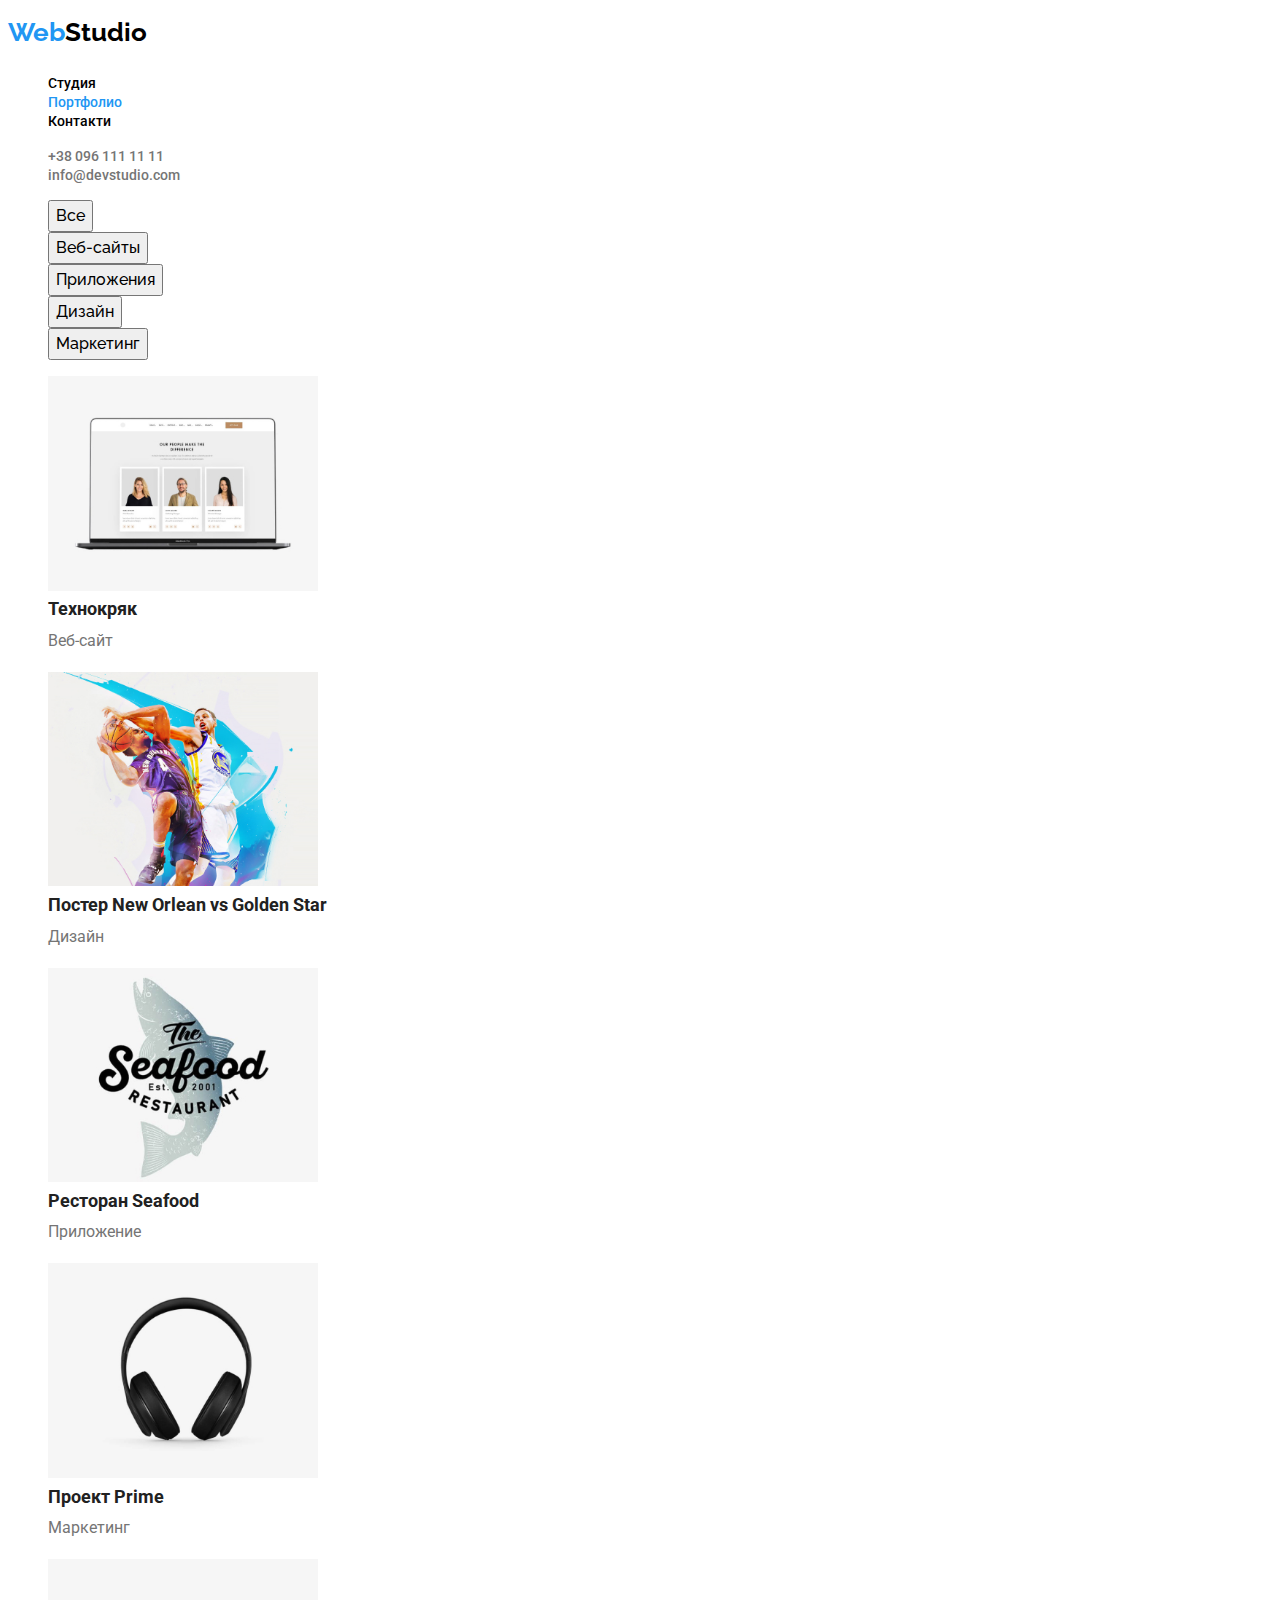
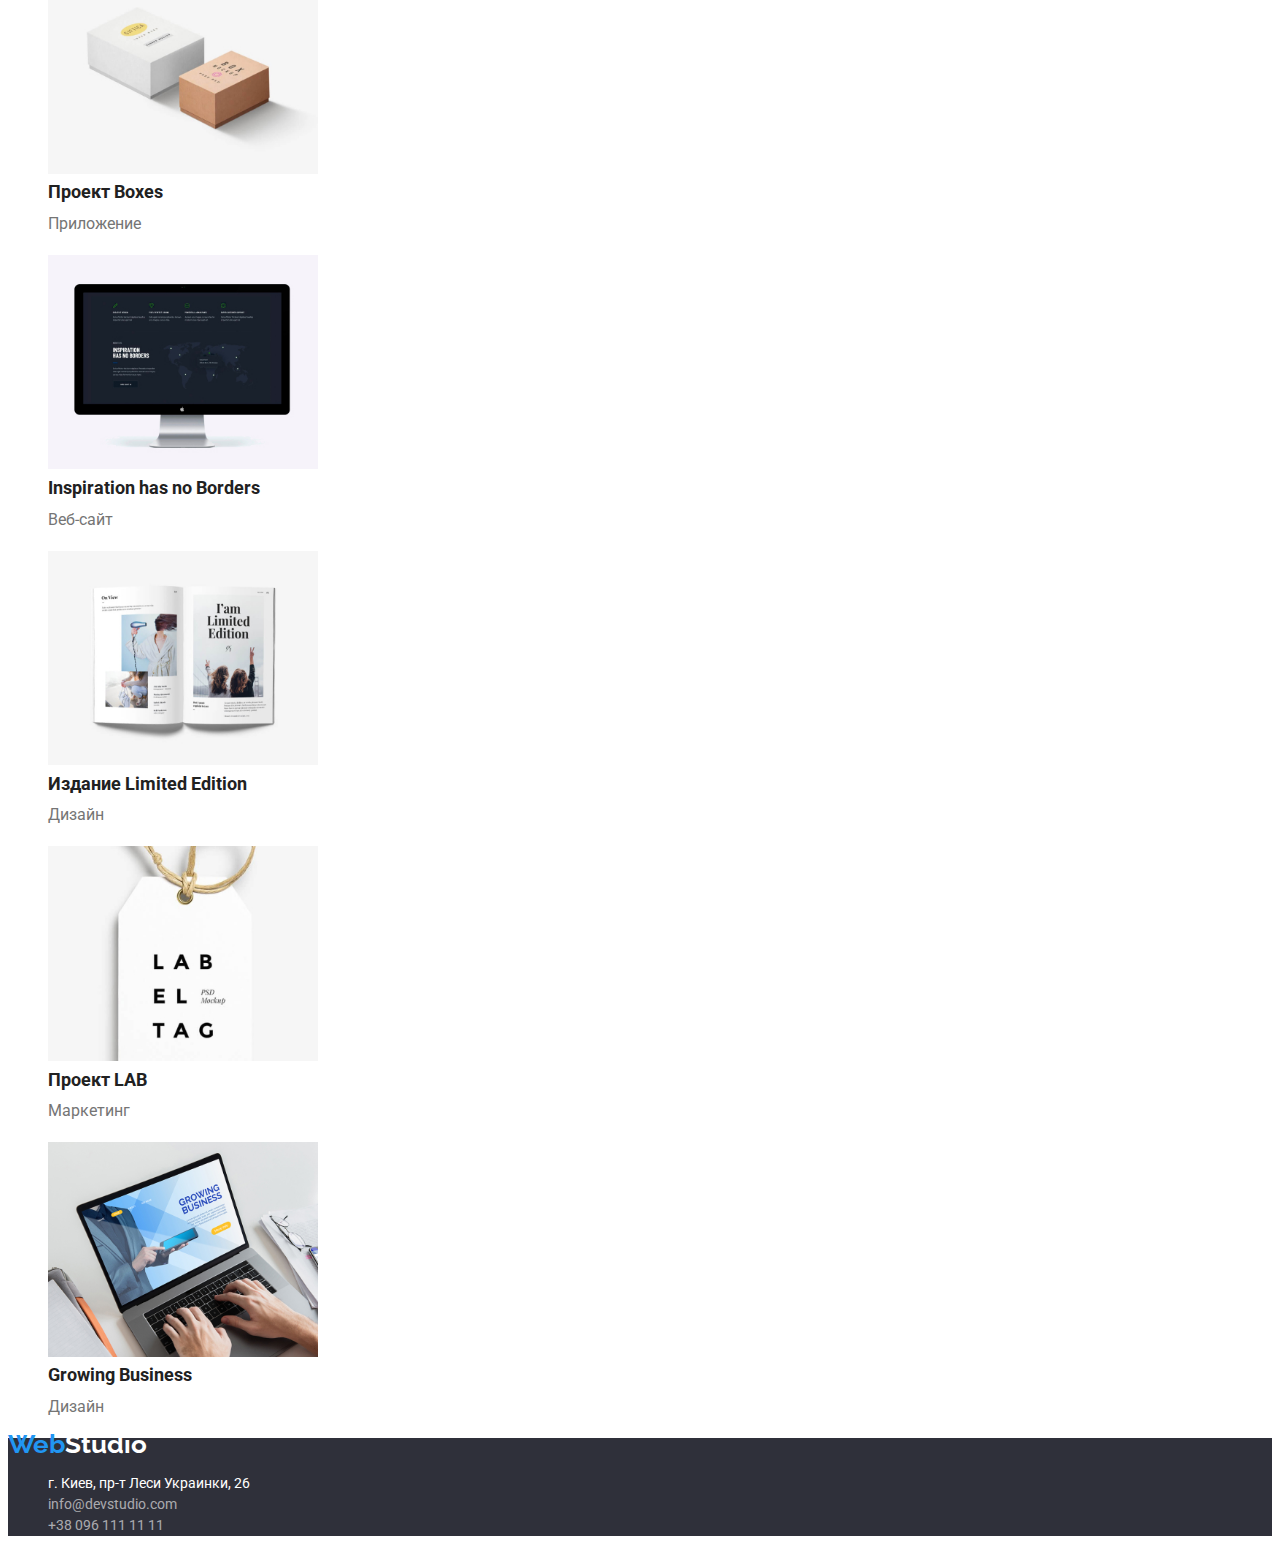
==== portfolio.html @ f91d2dd8 "birn" ====
<!DOCTYPE html>
<html lang="ru">
  <head>
    <meta charset="UTF-8" />
    <meta http-equiv="X-UA-Compatible" content="IE=edge" />
    <meta name="viewport" content="width=device-width, initial-scale=1.0" />
    <link rel="preconnect" href="https://fonts.googleapis.com" />
    <link rel="preconnect" href="https://fonts.gstatic.com" crossorigin />
    <!-- <link
      rel="stylesheet"
      href="https://fonts.googleapis.com/css2?family=Raleway:wght@400;500;700;900&display=swap"
    /> -->
    <link
      href="https://fonts.googleapis.com/css2?family=Raleway:wght@400;500;700;900&family=Roboto&display=swap"
      rel="stylesheet"
    />
    <link rel="stylesheet" href="./css/style.css" />
    <title>portfolio</title>
  </head>
  <!-- <link rel="preconnect" href="https://fonts.googleapis.com" />
    <link rel="preconnect" href="https://fonts.gstatic.com" crossorigin /> -->
  <!-- <link
      href="https://fonts.googleapis.com/css2?family=Raleway:wght@400;500;700;900&display=swap"
      rel="stylesheet"
    /> -->

  <!-- head of page-->
  <body>
    <header>
      <nav>
        <a href="" class="logo">Web<span>Studio</span></a>
        <ul>
          <li>
            <a href="./index.html" class="site-nav">Студия</a>
          </li>
          <li>
            <a href="./portfolio.html" class="site-nav current">Портфолио</a>
          </li>
          <li><a href="" class="site-nav">Контакти</a></li>
        </ul>
      </nav>
      <ul>
        <li>
          <a href="tel:0961111111" class="site-nav-contact-header"
            >+38 096 111 11 11</a
          >
        </li>
        <li>
          <a href="mailto:info@devstudio.com" class="site-nav-contact-header"
            >info@devstudio.com</a
          >
        </li>
      </ul>
    </header>

    <main>
      <!-- menu of types  -->
      <section>
        <h1 class="visually-hidden">navigation</h1>
        <ul>
          <li><button type="button" class="buttons-head">Все</button></li>
          <li><button type="button" class="buttons-head">Веб-сайты</button></li>
          <li>
            <button type="button" class="buttons-head">Приложения</button>
          </li>
          <li><button type="button" class="buttons-head">Дизайн</button></li>
          <li><button type="button" class="buttons-head">Маркетинг</button></li>
        </ul>
        <!-- <p class="visually-hidden">kind-of-work</p> -->
        <ul>
          <li>
            <img src="./img/img.jpg" width="270" alt="Технокряк" />
            <h2 class="Portfolio-name-card">Технокряк</h2>
            <p class="type-of-work">Веб-сайт</p>
          </li>
          <li>
            <img src="./img/img-2.jpg" width="270" alt="Фото гри в баскетбол" />
            <h2 class="Portfolio-name-card">
              Постер New Orlean vs Golden Star
            </h2>
            <p class="type-of-work">Дизайн</p>
          </li>
          <li>
            <img
              src="./img/img-3.jpg"
              width="270"
              alt="Емблема ресторану Seafood"
            />
            <h2 class="Portfolio-name-card">Ресторан Seafood</h2>
            <p class="type-of-work">Приложение</p>
          </li>
          <li>
            <img
              src="./img/img-4.jpg"
              width="270"
              alt="Фото великих навушників"
            />
            <h2 class="Portfolio-name-card">Проект Prime</h2>
            <p class="type-of-work">Маркетинг</p>
          </li>
          <li>
            <img src="./img/img-5.jpg" width="270" alt="Фото 2-х коробок" />
            <h2 class="Portfolio-name-card">Проект Boxes</h2>
            <p class="type-of-work">Приложение</p>
          </li>
          <li>
            <img
              src="./img/img-6.jpg"
              width="270"
              alt="Фото плоского монітору"
            />
            <h2 class="Portfolio-name-card">Inspiration has no Borders</h2>
            <p class="type-of-work">Веб-сайт</p>
          </li>
          <li>
            <img
              src="./img/img-10.jpg"
              width="270"
              alt="Фото відкритої книги"
            />
            <h2 class="Portfolio-name-card">Издание Limited Edition</h2>
            <p class="type-of-work">Дизайн</p>
          </li>
          <li>
            <img src="./img/img-8.jpg" width="270" alt="Фото бірки" />
            <h2 class="Portfolio-name-card">Проект LAB</h2>
            <p class="type-of-work">Маркетинг</p>
          </li>
          <li>
            <img
              src="./img/img-9.jpg"
              width="270"
              alt="Фото роботи на ноутбуці"
            />
            <h2 class="Portfolio-name-card">Growing Business</h2>
            <p class="type-of-work">Дизайн</p>
          </li>
        </ul>
      </section>
    </main>
    <footer class="foot">
      <a href="" class="logo_end">Web<span>Studio</span></a>
      <address>
        <ul>
          <li>
            <a
              href="https://goo.gl/maps/dvbGAmBfhwLZCgSV6"
              target="_blank"
              rel="noopener noreferrer"
              class="adress"
              >г. Киев, пр-т Леси Украинки, 26</a
            >
          </li>
          <li>
            <a href="mailto:info@devstudio.com" class="site-nav-contact-footer"
              >info@devstudio.com</a
            >
          </li>
          <li>
            <a href="tel:0961111111" class="site-nav-contact-footer"
              >+38 096 111 11 11</a
            >
          </li>
        </ul>
      </address>
    </footer>
  </body>
</html>
---- css/style.css ----
/* P A G E  I N D E X . H T M L */
/* PAGE PORTFOLIO */
/* palitra:


колір основного тексту: color: #000 - primary-text-color

колір вторичного тексту: #212121  - h2-text-color

колір посилань:  color: #2196f3

колір посилань(номер тел. пошта): #757575

футер:
лого: 
rgba(33, 150, 243, 1)
rgba(255, 255, 255, 1)
адреса: 
rgba(255, 255, 255, 1)
колір  посилань(номер тел. пошта)-
rgba(255, 255, 255, 0.6)



*/
:root {
  --primary-text-color: #000;
  --h2-h3-text-color: #212121;
  --logo-color: #2196f3;
  --color-link: #757575;
  --back-ground-color: rgba(47, 48, 58, 1);
  --white-main-color: #ffffff;
  --back-gtound-key-kolor: #188ce8;
}

body {
  color: var(--primary-text-color);
  font-family: "Roboto", "sans-serif";
  height: 100%;
}
.mainhead {
  color: var(--white-main-color);
  background-color: var(--back-ground-color);
  /* font-family: "roboto"; */
  /* font-style: normal; */

  font-weight: 900;
  text-align: center;
  letter-spacing: 0.06em;
  text-transform: uppercase;
  size: 44px;
  line-height: 60px;
}
/* головна кнопка
 */
.site-nav.current {
  color: var(--logo-color);
}
.buttons-head-main {
  background-color: var(--logo-color);
  color: var(--white-main-color);
  width: 200px;
  height: 50px;
  left: 700px;
  top: 430px;
  /* font-family: "Roboto"; */
  font-style: normal;
  font-weight: 700;
  font-size: 16px;
  line-height: 30px;
}
.buttons-head-main:hover,
.buttons-head-main:focus {
  background-color: var(--back-gtound-key-kolor);
}
/* кнопки керуванння */

/* оформлення h3 та опису */
.h3main-page {
  color: var(--h2-h3-text-color);
  /* font-family: "Roboto"; */
  font-style: normal;
  font-weight: 700;
  font-size: 14px;
  line-height: 16px;
  letter-spacing: 0.03em;
  text-transform: uppercase;
}
.p-mainpage {
  /* font-family: "Roboto"; */
  font-style: normal;
  font-weight: 400;
  font-size: 14px;
  line-height: 171%;
  color: var(--color-link);
}
/* оформленян h2 */
.h2-mainpage {
  /* font-family: "Roboto"; */
  font-style: normal;
  font-weight: 700;
  font-size: 36px;
  line-height: 42px;
  letter-spacing: 0.03em;
  color: var(--h2-h3-text-color);
}
/* оформлення заголовків постерів та опису */
.h3titleposter {
  /* font-family: "Roboto"; */
  font-style: normal;
  font-weight: 500;
  font-size: 16px;
  line-height: 19px;
  letter-spacing: 0.03em;
  color: var(--h2-h3-text-color);
}
.opisposter {
  /* font-family: "Roboto"; */
  font-style: normal;
  font-weight: 400;
  font-size: 16px;
  line-height: 1.1875%;
  letter-spacing: 0.03em;
  color: var(--color-link);
}
.visually-hidden {
  position: absolute;
  width: 1px;
  height: 1px;
  padding: 0;
  margin: -1px;
  overflow: hidden;
  clip: rect(0, 0, 0, 0);
  white-space: nowrap;
  border: 0;
}
/* відміняємо крапки списків */
ul {
  list-style: none;
}
/* Скасовуємо підкреслення у посилань */
a {
  text-decoration: none;
  font-style: normal;
}
.logo_end {
  color: var(--logo-color);
  font-weight: bold;
  font-size: 26px;
  font-family: "Raleway";
  line-height: 2.2475%;
}
.logo_end > span {
  color: var(--white-main-color);
}

/* header, footer */
.logo {
  color: var(--logo-color);
  font-weight: bold;
  font-size: 26px;
  font-family: "Raleway";
  line-height: 190.75%;
}
.logo > span {
  color: var(--primary-text-color);
}
.logo:hover,
.logo:focus {
  color: var(--logo-color);
}
/* навігація сайту */
.site-nav {
  color: var(--primary-text-color);
  font-weight: 500;
  font-size: 14px;
  line-height: 100%;
}
.site-nav:hover,
.site-nav:focus {
  color: var(--logo-color);
}
/* посилання на номер телефону та е-mail */
.site-nav-contact-header {
  color: var(--color-link);
  font-weight: 500;
  font-size: 14px;
  line-height: 102.5625%;
}
.site-nav-contact-header:hover,
.site-nav-contact-header:focus {
  color: var(--logo-color);
}
/* кнопки керування постерами */
.buttons-head {
  /* color: #000; */
  font-weight: 500;
  font-size: 16px;
  line-height: 162.5%;
  font-family: "Raleway";
  font-style: normal;
  cursor: pointer;
}
.buttons-head:hover,
.buttons-head:focus {
  color: var(--white-main-color);
  background-color: var(--back-gtound-key-kolor);
}
/* назва постерів */
.Portfolio-name-card {
  color: var(--h2-h3-text-color);
  font-weight: 700;
  font-size: 18px;
  line-height: 2%;
}
/* опис постерів */
.type-of-work {
  color: var(--color-link);
  /* font-weight: 400; */
  font-size: 16px;
  line-height: 187.5%;
}
/* footer */
.foot {
  height: 7.5%;
  background-color: var(--back-ground-color);
}
.logo-foot {
  color: var(--logo-color);
  font-family: "Raleway";
}
.adress {
  color: rgba(255, 255, 255, 1);
  /* font-weight: 400; */
  font-size: 14px;
  line-height: 150%;
  /* font-family: "Roboto"; */
}
.site-nav-contact-footer {
  color: rgba(255, 255, 255, 0.6);
  /* font-weight: 400; */
  font-size: 14px;
  line-height: 150%;
}
.adress:hover,
.adress:focus {
  color: var(--logo-color);
}
.site-nav-contact-footer:hover,
.site-nav-contact-footer:focus {
  color: var(--logo-color);
}
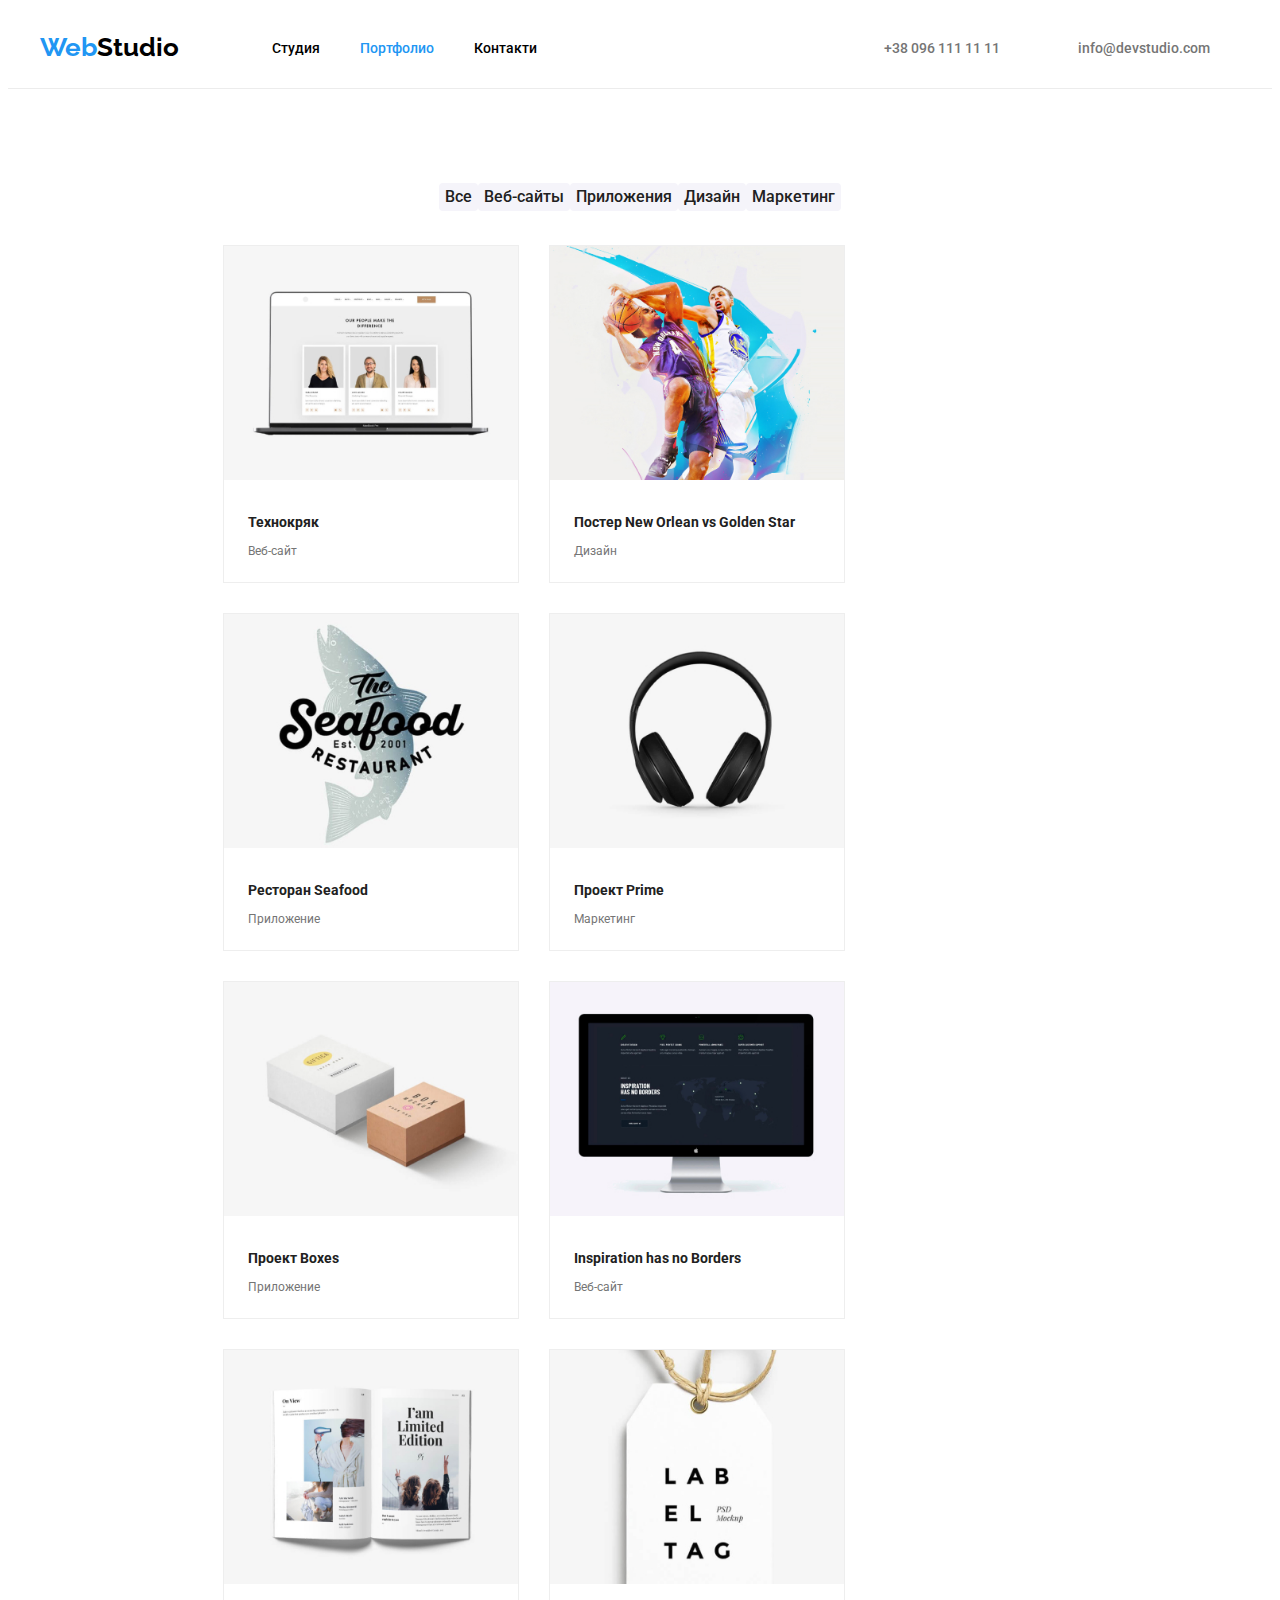
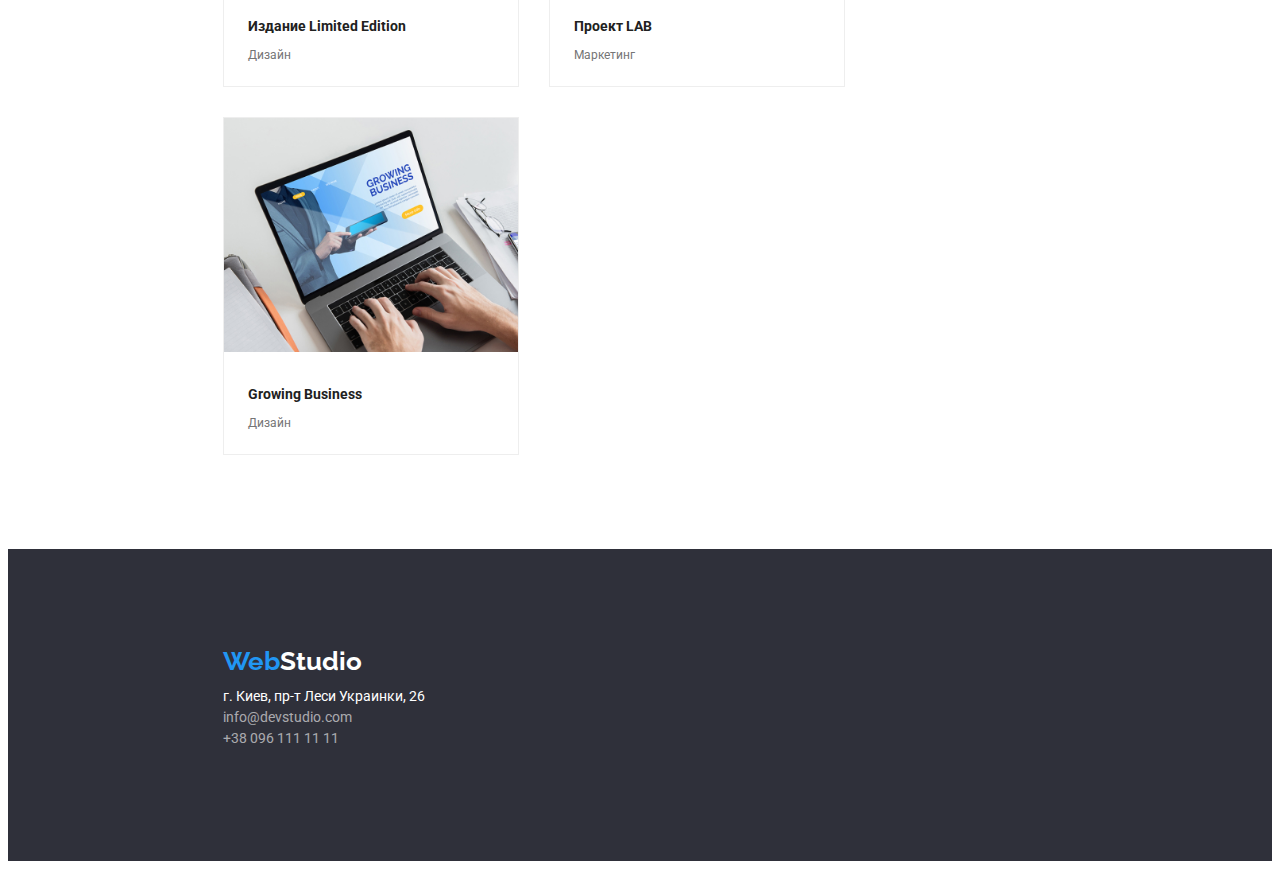
==== commit 4b08d59d: "grand edition was made" ====
--- a/portfolio.html
+++ b/portfolio.html
@@ -11,7 +11,7 @@
       href="https://fonts.googleapis.com/css2?family=Raleway:wght@400;500;700;900&display=swap"
     /> -->
     <link
-      href="https://fonts.googleapis.com/css2?family=Raleway:wght@400;500;700;900&family=Roboto&display=swap"
+      href="https://fonts.googleapis.com/css2?family=Raleway:wght@400;500;700;900&family=Roboto"
       rel="stylesheet"
     />
     <link rel="stylesheet" href="./css/style.css" />
@@ -26,121 +26,122 @@
 
   <!-- head of page-->
   <body>
-    <header>
-      <nav>
-        <a href="" class="logo">Web<span>Studio</span></a>
-        <ul>
-          <li>
-            <a href="./index.html" class="site-nav">Студия</a>
+    <header class="hed">
+      <div class="container page-header-container">
+        <nav class="page-nav">
+          <a href="" class="logo">Web<span>Studio</span></a>
+          <ul class="site-nav">
+            <li class="menu-item">
+              <a href="./index.html" class="site-nav">Студия</a>
+            </li>
+            <li class="menu-item">
+              <a href="./portfolio.html" class="site-nav current">Портфолио</a>
+            </li>
+            <li class="menu-item"><a href="" class="site-nav">Контакти</a></li>
+          </ul>
+        </nav>
+        <ul class="contact-nav">
+          <li class="contact-items">
+            <a href="tel:0961111111" class="site-nav-contact-header"
+              >+38 096 111 11 11</a
+            >
           </li>
-          <li>
-            <a href="./portfolio.html" class="site-nav current">Портфолио</a>
+          <li class="contact-items">
+            <a href="mailto:info@devstudio.com" class="site-nav-contact-header"
+              >info@devstudio.com</a
+            >
           </li>
-          <li><a href="" class="site-nav">Контакти</a></li>
         </ul>
-      </nav>
-      <ul>
+      </div>
+    </header>
+    <main class="main-portfolio">
+      <!-- menu of types  -->
+
+      <h1 class="visually-hidden">navigation</h1>
+      <!--filters  -->
+
+      <ul class="filters">
+        <li><button type="button" class="buttons-head">Все</button></li>
         <li>
-          <a href="tel:0961111111" class="site-nav-contact-header"
-            >+38 096 111 11 11</a
-          >
+          <button type="button" class="buttons-head">Веб-сайты</button>
         </li>
         <li>
-          <a href="mailto:info@devstudio.com" class="site-nav-contact-header"
-            >info@devstudio.com</a
-          >
+          <button type="button" class="buttons-head">Приложения</button>
+        </li>
+        <li><button type="button" class="buttons-head">Дизайн</button></li>
+        <li>
+          <button type="button" class="buttons-head">Маркетинг</button>
         </li>
       </ul>
-    </header>
 
-    <main>
-      <!-- menu of types  -->
-      <section>
-        <h1 class="visually-hidden">navigation</h1>
-        <ul>
-          <li><button type="button" class="buttons-head">Все</button></li>
-          <li><button type="button" class="buttons-head">Веб-сайты</button></li>
-          <li>
-            <button type="button" class="buttons-head">Приложения</button>
-          </li>
-          <li><button type="button" class="buttons-head">Дизайн</button></li>
-          <li><button type="button" class="buttons-head">Маркетинг</button></li>
-        </ul>
-        <!-- <p class="visually-hidden">kind-of-work</p> -->
-        <ul>
-          <li>
-            <img src="./img/img.jpg" width="270" alt="Технокряк" />
-            <h2 class="Portfolio-name-card">Технокряк</h2>
-            <p class="type-of-work">Веб-сайт</p>
-          </li>
-          <li>
-            <img src="./img/img-2.jpg" width="270" alt="Фото гри в баскетбол" />
-            <h2 class="Portfolio-name-card">
-              Постер New Orlean vs Golden Star
-            </h2>
-            <p class="type-of-work">Дизайн</p>
-          </li>
-          <li>
-            <img
-              src="./img/img-3.jpg"
-              width="270"
-              alt="Емблема ресторану Seafood"
-            />
-            <h2 class="Portfolio-name-card">Ресторан Seafood</h2>
-            <p class="type-of-work">Приложение</p>
-          </li>
-          <li>
-            <img
-              src="./img/img-4.jpg"
-              width="270"
-              alt="Фото великих навушників"
-            />
-            <h2 class="Portfolio-name-card">Проект Prime</h2>
-            <p class="type-of-work">Маркетинг</p>
-          </li>
-          <li>
-            <img src="./img/img-5.jpg" width="270" alt="Фото 2-х коробок" />
-            <h2 class="Portfolio-name-card">Проект Boxes</h2>
-            <p class="type-of-work">Приложение</p>
-          </li>
-          <li>
-            <img
-              src="./img/img-6.jpg"
-              width="270"
-              alt="Фото плоского монітору"
-            />
-            <h2 class="Portfolio-name-card">Inspiration has no Borders</h2>
-            <p class="type-of-work">Веб-сайт</p>
-          </li>
-          <li>
-            <img
-              src="./img/img-10.jpg"
-              width="270"
-              alt="Фото відкритої книги"
-            />
-            <h2 class="Portfolio-name-card">Издание Limited Edition</h2>
-            <p class="type-of-work">Дизайн</p>
-          </li>
-          <li>
-            <img src="./img/img-8.jpg" width="270" alt="Фото бірки" />
-            <h2 class="Portfolio-name-card">Проект LAB</h2>
-            <p class="type-of-work">Маркетинг</p>
-          </li>
-          <li>
-            <img
-              src="./img/img-9.jpg"
-              width="270"
-              alt="Фото роботи на ноутбуці"
-            />
-            <h2 class="Portfolio-name-card">Growing Business</h2>
-            <p class="type-of-work">Дизайн</p>
-          </li>
-        </ul>
-      </section>
+      <!-- <p class="visually-hidden">kind-of-work</p> -->
+
+      <ul class="cards-1">
+        <li class="cardmain">
+          <img src="./img/img.jpg" width="294" alt="Технокряк" />
+          <h2 class="Portfolio-name-card">Технокряк</h2>
+          <p class="type-of-work">Веб-сайт</p>
+        </li>
+        <li class="cardmain">
+          <img src="./img/img-2.jpg" width="294" alt="Фото гри в баскетбол" />
+
+          <h2 class="Portfolio-name-card">Постер New Orlean vs Golden Star</h2>
+          <p class="type-of-work">Дизайн</p>
+        </li>
+        <li class="cardmain">
+          <img
+            src="./img/img-3.jpg"
+            width="294"
+            alt="Емблема ресторану Seafood"
+          />
+          <h2 class="Portfolio-name-card">Ресторан Seafood</h2>
+          <p class="type-of-work">Приложение</p>
+        </li>
+        <li class="cardmain">
+          <img
+            src="./img/img-4.jpg"
+            width="294"
+            alt="Фото великих навушників"
+          />
+          <h2 class="Portfolio-name-card">Проект Prime</h2>
+          <p class="type-of-work">Маркетинг</p>
+        </li>
+        <li class="cardmain">
+          <img src="./img/img-5.jpg" width="294" alt="Фото 2-х коробок" />
+          <h2 class="Portfolio-name-card">Проект Boxes</h2>
+          <p class="type-of-work">Приложение</p>
+        </li>
+        <li class="cardmain">
+          <img src="./img/img-6.jpg" width="294" alt="Фото плоского монітору" />
+          <h2 class="Portfolio-name-card">Inspiration has no Borders</h2>
+          <p class="type-of-work">Веб-сайт</p>
+        </li>
+        <li class="cardmain">
+          <img src="./img/img-10.jpg" width="294" alt="Фото відкритої книги" />
+          <h2 class="Portfolio-name-card">Издание Limited Edition</h2>
+          <p class="type-of-work">Дизайн</p>
+        </li>
+        <li class="cardmain">
+          <img src="./img/img-8.jpg" width="294" alt="Фото бірки" />
+          <h2 class="Portfolio-name-card">Проект LAB</h2>
+          <p class="type-of-work">Маркетинг</p>
+        </li>
+        <li class="cardmain">
+          <img
+            src="./img/img-9.jpg"
+            width="294"
+            alt="Фото роботи на ноутбуці"
+          />
+          <h2 class="Portfolio-name-card">Growing Business</h2>
+          <p class="type-of-work">Дизайн</p>
+        </li>
+      </ul>
     </main>
-    <footer class="foot">
-      <a href="" class="logo_end">Web<span>Studio</span></a>
+    <!-- F  O  O  T  E  R  -->
+    <footer class="foot footer container-wide">
+      <!-- <a href="" class="logo_end">Web<span>Studio</span></a> -->
       <address>
+        <a href="./index.html" class="logo_end">Web<span>Studio</span></a>
         <ul>
           <li>
             <a
--- a/css/style.css
+++ b/css/style.css
@@ -1,15 +1,16 @@
 /* P A G E  I N D E X . H T M L */
 /* PAGE PORTFOLIO */
 /* palitra:
-
-
 колір основного тексту: color: #000 - primary-text-color
-
 колір вторичного тексту: #212121  - h2-text-color
-
 колір посилань:  color: #2196f3
-
 колір посилань(номер тел. пошта): #757575
+
+
+бекграунт колор секцій переваги та what_we_doing:
+#E5E5E5
+
+
 
 футер:
 лого: 
@@ -19,10 +20,29 @@
 rgba(255, 255, 255, 1)
 колір  посилань(номер тел. пошта)-
 rgba(255, 255, 255, 0.6)
-
-
-
 */
+h1,
+h2,
+h3,
+h4,
+p {
+  margin-top: 0;
+  margin-bottom: 0;
+}
+ul,
+ol {
+  margin-top: 0;
+  margin-bottom: 0;
+  padding-left: 0;
+}
+.img {
+  width: 270px;
+  height: 260px;
+  margin-bottom: 30px;
+}
+button {
+  cursor: pointer;
+}
 :root {
   --primary-text-color: #000;
   --h2-h3-text-color: #212121;
@@ -35,47 +55,142 @@
 
 body {
   color: var(--primary-text-color);
-  font-family: "Roboto", "sans-serif";
+  font-family: "Roboto";
   height: 100%;
 }
+
+/* ОФОРМЛЕННЯ */
+/* всі контейнери width: 1170px; */
+.container {
+  width: 1200px;
+  margin-left: auto;
+  margin-right: auto;
+
+  /* padding-left: 15px;
+  padding-right: 15px; */
+}
+
+/* H E A D E R */
+.page-header-container {
+  height: 80px;
+  display: flex;
+  align-items: center;
+  justify-content: space-between;
+}
+
+.site-nav {
+  display: flex;
+  padding-top: 30px;
+  padding-bottom: 30px;
+
+  align-items: center;
+}
+.site-nav.current {
+  color: var(--logo-color);
+}
+/* розсунення елементів навігації */
+
+.menu-item:not(:last-child) {
+  margin-right: 40px;
+}
+.page-nav {
+  display: flex;
+  align-items: center;
+  padding: 0;
+}
+
+/* класс контакти хедера */
+.contact-nav {
+  display: flex;
+}
+.contact-items:not(:last-child) {
+  margin-right: 18px;
+}
+
+/* -------END--HEADER------------------------- */
+
+/* всі контейнери width: 1600px; */
+.container-wide {
+  max-width: 1630px;
+  margin-left: auto;
+  margin-right: auto;
+  padding-left: 15px;
+  padding-right: 15px;
+}
+/* КІНЕЦЬ ОФОРМЛЕННЯ */
+
+/* <!------------- HERO класс області ----------> */
+.HERO {
+  background-color: var(--back-ground-color);
+  max-width: 1600px;
+  height: 600px;
+  margin: 0 auto;
+  padding: 200px 0px;
+}
+
 .mainhead {
+  display: flex;
+  text-align: center;
+  height: 120px;
   color: var(--white-main-color);
-  background-color: var(--back-ground-color);
-  /* font-family: "roboto"; */
+  justify-content: center;
+  letter-spacing: 0.06em;
+  line-height: 1.37;
+  text-transform: uppercase;
+  font-size: 44px;
+  font-weight: 900;
+  margin: 0 auto;
+
+  margin-bottom: 35px;
+  max-width: 695px;
+  align-items: center;
   /* font-style: normal; */
-
-  font-weight: 900;
-  text-align: center;
-  letter-spacing: 0.06em;
-  text-transform: uppercase;
-  size: 44px;
-  line-height: 60px;
-}
-/* головна кнопка
- */
-.site-nav.current {
-  color: var(--logo-color);
-}
+}
+/* Кнопка HERO */
 .buttons-head-main {
+  display: flex;
   background-color: var(--logo-color);
   color: var(--white-main-color);
   width: 200px;
   height: 50px;
-  left: 700px;
-  top: 430px;
-  /* font-family: "Roboto"; */
+  border: var(--back-ground-color);
+  /* left: 700px;
+  top: 430px; */
+  font-family: "Roboto";
   font-style: normal;
   font-weight: 700;
   font-size: 16px;
-  line-height: 30px;
+  margin: 0 auto;
+  align-items: center;
+  justify-content: center;
+  border-radius: 4px;
 }
 .buttons-head-main:hover,
 .buttons-head-main:focus {
   background-color: var(--back-gtound-key-kolor);
 }
-/* кнопки керуванння */
+/* ----------------------------------- */
 
 /* оформлення h3 та опису */
+
+.all-perevagi {
+  display: flex;
+  justify-content: space-between;
+  padding-top: 94px;
+  padding-bottom: 94px;
+}
+/* загальний клас для розміщення переваг */
+.perevaga {
+  /* display: flex; */
+  /* padding-right: 30px; */
+  width: 270px;
+  height: 101px;
+}
+/* розсунення елементів навігації */
+.menu-item-1:not(:last-child) {
+  padding-right: 30px;
+}
+
 .h3main-page {
   color: var(--h2-h3-text-color);
   /* font-family: "Roboto"; */
@@ -85,18 +200,26 @@
   line-height: 16px;
   letter-spacing: 0.03em;
   text-transform: uppercase;
+  display: flex;
+  margin-bottom: 10px;
 }
 .p-mainpage {
   /* font-family: "Roboto"; */
+  display: flex;
+  height: 75px;
   font-style: normal;
   font-weight: 400;
   font-size: 14px;
-  line-height: 171%;
+  line-height: 24px;
   color: var(--color-link);
 }
-/* оформленян h2 */
+/* оформленян h2 чим ми займаємось */
+
 .h2-mainpage {
   /* font-family: "Roboto"; */
+  display: flex;
+  /* margin-bottom: 50px; */
+  justify-content: center;
   font-style: normal;
   font-weight: 700;
   font-size: 36px;
@@ -104,9 +227,70 @@
   letter-spacing: 0.03em;
   color: var(--h2-h3-text-color);
 }
+.what_we_doing {
+  display: flex;
+  justify-content: space-between;
+  margin-bottom: 94px;
+  margin-top: 50px;
+}
+
 /* оформлення заголовків постерів та опису */
+
+/* фон */
+.comanda {
+  max-width: 1600px;
+  height: 648px;
+  background-color: #f5f4fa;
+}
+/* класс для заголовка H2 НАША КОМАНДА */
+.down {
+  padding-top: 94px;
+  padding-bottom: 50px;
+}
+
+/* клас всіх карток */
+.kartoteka {
+  /* display: flex; */
+  display: flex;
+  justify-content: space-between;
+}
+
+/* class для розташування карток */
+/* .kartochka { */
+/* display: flex; */
+/* padding-right: 30px; */
+/* width: 270px;
+  height: 101px; */
+
+/* учасники */
+/* класс постер */
+.poster {
+  /* display: flex; */
+  /* flex-wrap: wrap; */
+  /* overflow: hidden; */
+  width: 270px;
+  height: 368px;
+  background-color: #ffffff;
+  box-shadow: 0px 1px 3px rgba(0, 0, 0, 0.12), 0px 1px 1px rgba(0, 0, 0, 0.14),
+    0px 2px 1px rgba(0, 0, 0, 0.2);
+  border-radius: 0px 0px 4px 4px;
+  text-align: center;
+}
+.poster:not(:last-child) {
+  margin-right: 40px;
+}
+/* фото */
+
+.member-team {
+  width: 1170px;
+  height: 368px;
+  display: flex;
+  justify-content: space-between;
+}
+
+/* ,імя, */
+
 .h3titleposter {
-  /* font-family: "Roboto"; */
   font-style: normal;
   font-weight: 500;
   font-size: 16px;
@@ -114,15 +298,19 @@
   letter-spacing: 0.03em;
   color: var(--h2-h3-text-color);
 }
+/* чим замається */
 .opisposter {
-  /* font-family: "Roboto"; */
+  margin-top: 20px;
+  justify-content: center;
   font-style: normal;
   font-weight: 400;
-  font-size: 16px;
+  font-size: 14px;
   line-height: 1.1875%;
   letter-spacing: 0.03em;
   color: var(--color-link);
 }
+/* --------------кінець класу постер---------- */
+/* класс приховування */
 .visually-hidden {
   position: absolute;
   width: 1px;
@@ -134,6 +322,7 @@
   white-space: nowrap;
   border: 0;
 }
+
 /* відміняємо крапки списків */
 ul {
   list-style: none;
@@ -143,7 +332,102 @@
   text-decoration: none;
   font-style: normal;
 }
+
+/* header, footer */
+.logo {
+  margin-right: 93px;
+  color: var(--logo-color);
+  font-weight: bold;
+  font-size: 26px;
+  font-family: "Raleway";
+  line-height: 190.75%;
+}
+.logo > span {
+  color: var(--primary-text-color);
+}
+.logo:hover,
+.logo:focus {
+  color: var(--logo-color);
+}
+/* навігація сайту */
+.site-nav {
+  color: var(--primary-text-color);
+  font-weight: 500;
+  font-size: 14px;
+  line-height: 100%;
+}
+
+.site-nav:hover,
+.site-nav:focus {
+  color: var(--logo-color);
+}
+/* посилання на номер телефону та е-mail */
+.site-nav-contact-header {
+  color: var(--color-link);
+  font-weight: 500;
+  font-size: 14px;
+  line-height: 102.5625%;
+  display: flex;
+  padding: 30px;
+  align-items: center;
+}
+.site-nav-contact-header:hover,
+.site-nav-contact-header:focus {
+  color: var(--logo-color);
+}
+/* кнопки керування постерами */
+.buttons-head {
+  /* display: flex; */
+
+  color: var(--h2-h3-text-color);
+  font-weight: 500;
+  font-size: 16px;
+  line-height: 26px;
+  font-family: "Roboto";
+  font-style: normal;
+  cursor: pointer;
+  border: #ffffff;
+  border-radius: 4px;
+  background-color: #f5f4fa;
+}
+.buttons-head:hover,
+.buttons-head:focus {
+  color: var(--white-main-color);
+  background-color: var(--back-gtound-key-kolor);
+}
+
+/* назва постерів */
+
+.Portfolio-name-card {
+  font-family: "Roboto";
+  margin-top: 20px;
+  color: var(--h2-h3-text-color);
+  font-weight: 700;
+  font-size: 14px;
+  line-height: 36px;
+  text-align: left;
+  margin-left: 24px;
+  margin-right: 24px;
+  margin-top: 20px;
+}
+
+/* опис постерів */
+.type-of-work {
+  color: var(--color-link);
+  /* font-weight: 400; */
+  font-size: 12px;
+  line-height: 187.5%;
+  text-align: left;
+  margin-left: 24px;
+  margin-right: 24px;
+  margin-bottom: 20px;
+}
+
+/* footer */
 .logo_end {
+  display: flex;
+  margin-top: 60px;
+  margin-bottom: 25px;
   color: var(--logo-color);
   font-weight: bold;
   font-size: 26px;
@@ -153,77 +437,17 @@
 .logo_end > span {
   color: var(--white-main-color);
 }
-
-/* header, footer */
-.logo {
-  color: var(--logo-color);
-  font-weight: bold;
-  font-size: 26px;
-  font-family: "Raleway";
-  line-height: 190.75%;
-}
-.logo > span {
-  color: var(--primary-text-color);
-}
-.logo:hover,
-.logo:focus {
-  color: var(--logo-color);
-}
-/* навігація сайту */
-.site-nav {
-  color: var(--primary-text-color);
-  font-weight: 500;
-  font-size: 14px;
-  line-height: 100%;
-}
-.site-nav:hover,
-.site-nav:focus {
-  color: var(--logo-color);
-}
-/* посилання на номер телефону та е-mail */
-.site-nav-contact-header {
-  color: var(--color-link);
-  font-weight: 500;
-  font-size: 14px;
-  line-height: 102.5625%;
-}
-.site-nav-contact-header:hover,
-.site-nav-contact-header:focus {
-  color: var(--logo-color);
-}
-/* кнопки керування постерами */
-.buttons-head {
-  /* color: #000; */
-  font-weight: 500;
-  font-size: 16px;
-  line-height: 162.5%;
-  font-family: "Raleway";
-  font-style: normal;
-  cursor: pointer;
-}
-.buttons-head:hover,
-.buttons-head:focus {
-  color: var(--white-main-color);
-  background-color: var(--back-gtound-key-kolor);
-}
-/* назва постерів */
-.Portfolio-name-card {
-  color: var(--h2-h3-text-color);
-  font-weight: 700;
-  font-size: 18px;
-  line-height: 2%;
-}
-/* опис постерів */
-.type-of-work {
-  color: var(--color-link);
-  /* font-weight: 400; */
-  font-size: 16px;
-  line-height: 187.5%;
-}
-/* footer */
 .foot {
-  height: 7.5%;
+  display: flex;
+  height: 252px;
+  max-width: 1600px;
   background-color: var(--back-ground-color);
+}
+.footer {
+  padding-left: 215px;
+  /* padding-top: 60px; */
+  padding-bottom: 60px;
+  align-items: center;
 }
 .logo-foot {
   color: var(--logo-color);
@@ -250,3 +474,37 @@
 .site-nav-contact-footer:focus {
   color: var(--logo-color);
 }
+
+/* PORTFOLIO */
+/* клас встановлення межі */
+.hed {
+  border-bottom: Solid 1px #ececec;
+}
+/* розміщення контейнера main */
+.main-portfolio {
+  max-width: 1170px;
+  margin-top: 94px;
+  margin-left: 215px;
+  margin-right: 215px;
+  margin-bottom: 94px;
+}
+/* клас розміщення фільтрів сторінки */
+.filters {
+  /* width: 611px;
+  height: 64px;  */
+  display: flex;
+  margin-bottom: 34px;
+  flex-wrap: wrap;
+  justify-content: center;
+}
+/* клас для завдання бордерів */
+.cardmain {
+  border: solid 1px#eeeeee;
+}
+/* клас розміщення карток */
+.cards-1 {
+  display: flex;
+  flex-wrap: wrap;
+  gap: 30px;
+  margin-bottom: 94px;
+}
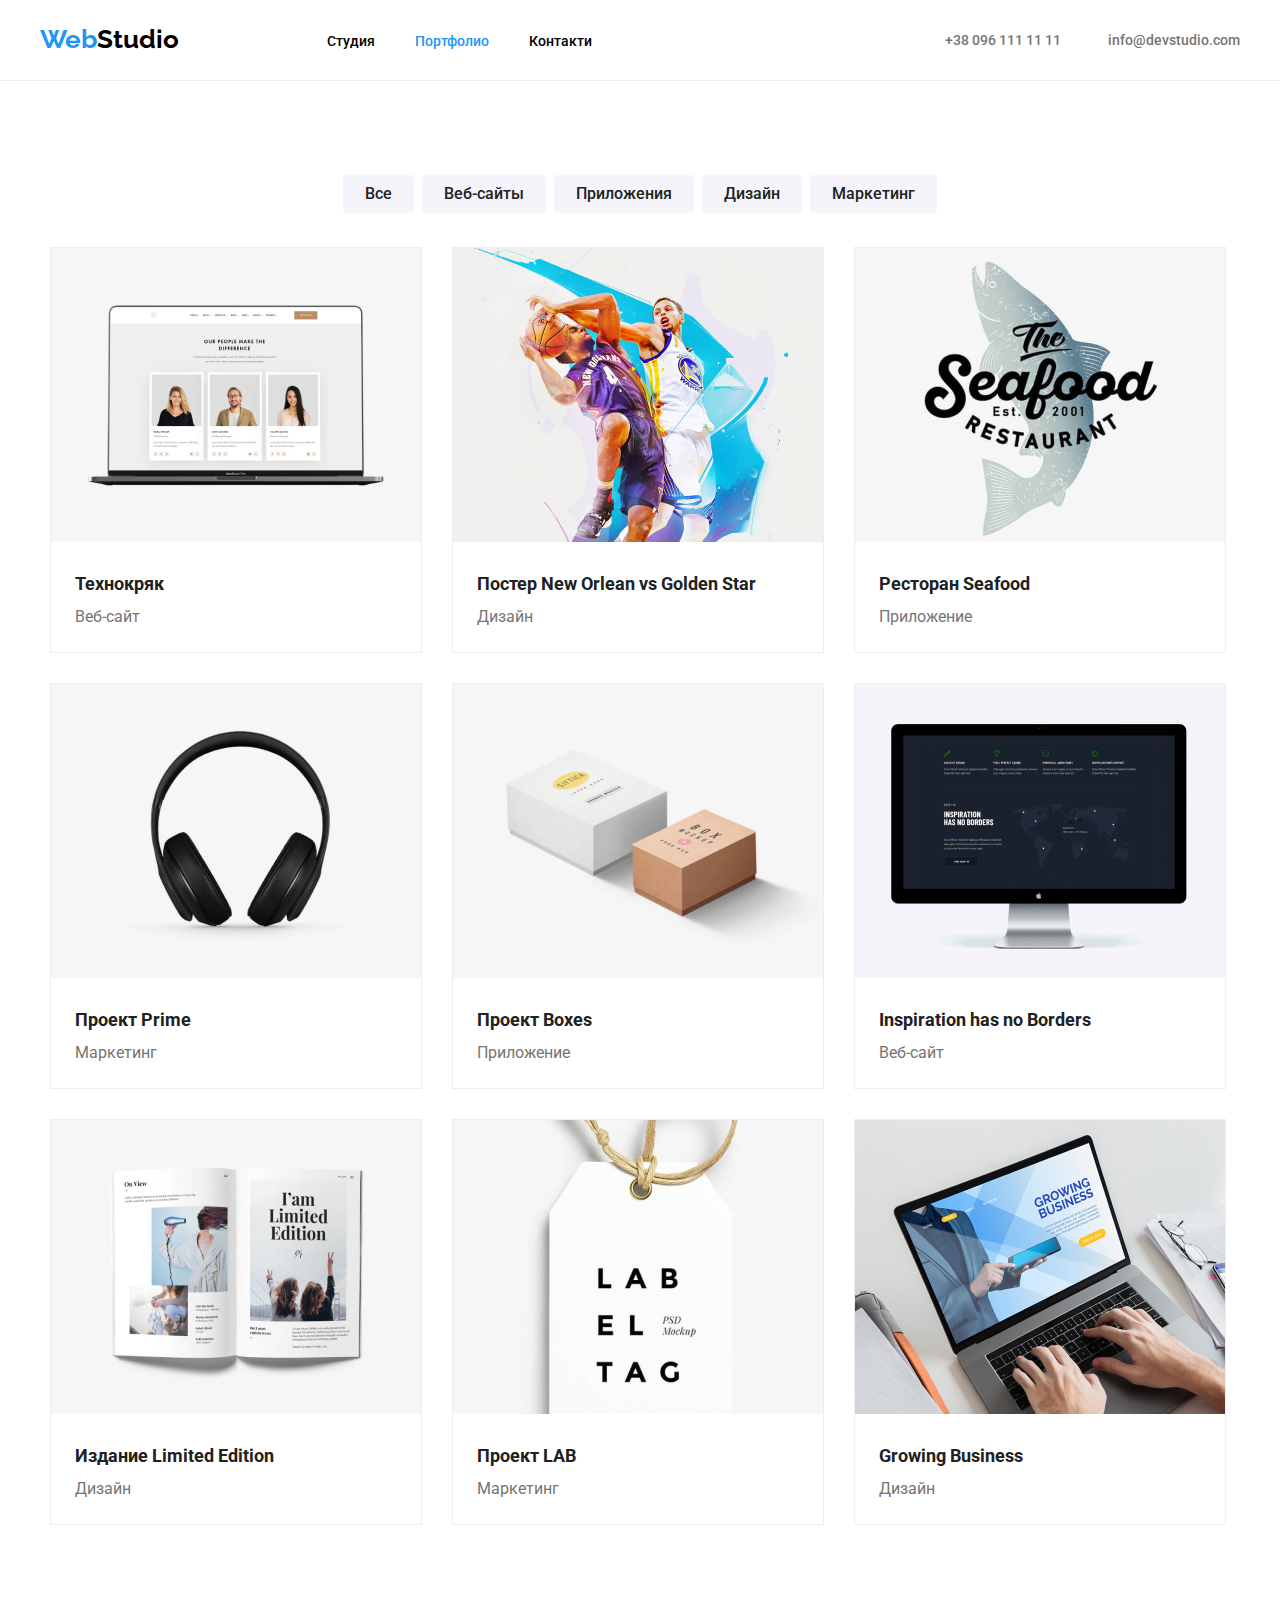
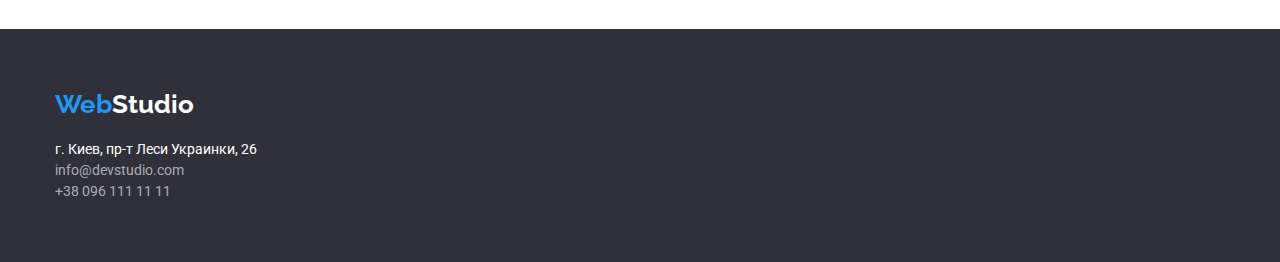
==== commit 34622a26: "edition" ====
--- a/portfolio.html
+++ b/portfolio.html
@@ -26,20 +26,21 @@
 
   <!-- head of page-->
   <body>
-    <header class="hed">
-      <div class="container page-header-container">
-        <nav class="page-nav">
-          <a href="" class="logo">Web<span>Studio</span></a>
-          <ul class="site-nav">
-            <li class="menu-item">
-              <a href="./index.html" class="site-nav">Студия</a>
-            </li>
-            <li class="menu-item">
-              <a href="./portfolio.html" class="site-nav current">Портфолио</a>
-            </li>
-            <li class="menu-item"><a href="" class="site-nav">Контакти</a></li>
-          </ul>
-        </nav>
+    <header class="page-header-container">
+      <nav class="page-nav">
+        <a href="" class="logo">Web<span>Studio</span></a>
+        <ul class="site-nav1">
+          <li class="menu-item">
+            <a href="./index.html" class="site-nav">Студия</a>
+          </li>
+          <li class="menu-item">
+            <a href="./portfolio.html" class="site-nav current">Портфолио</a>
+          </li>
+          <li class="menu-item">
+            <a href="" class="site-nav">Контакти</a>
+          </li>
+        </ul>
+
         <ul class="contact-nav">
           <li class="contact-items">
             <a href="tel:0961111111" class="site-nav-contact-header"
@@ -52,7 +53,7 @@
             >
           </li>
         </ul>
-      </div>
+      </nav>
     </header>
     <main class="main-portfolio">
       <!-- menu of types  -->
@@ -61,15 +62,19 @@
       <!--filters  -->
 
       <ul class="filters">
-        <li><button type="button" class="buttons-head">Все</button></li>
-        <li>
+        <li class="spisok-button">
+          <button type="button" class="buttons-head">Все</button>
+        </li>
+        <li class="spisok-button">
           <button type="button" class="buttons-head">Веб-сайты</button>
         </li>
-        <li>
+        <li class="spisok-button">
           <button type="button" class="buttons-head">Приложения</button>
         </li>
-        <li><button type="button" class="buttons-head">Дизайн</button></li>
-        <li>
+        <li class="spisok-button">
+          <button type="button" class="buttons-head">Дизайн</button>
+        </li>
+        <li class="spisok-button">
           <button type="button" class="buttons-head">Маркетинг</button>
         </li>
       </ul>
@@ -78,12 +83,12 @@
 
       <ul class="cards-1">
         <li class="cardmain">
-          <img src="./img/img.jpg" width="294" alt="Технокряк" />
+          <img src="./img/img.jpg" width="370" alt="Технокряк" />
           <h2 class="Portfolio-name-card">Технокряк</h2>
           <p class="type-of-work">Веб-сайт</p>
         </li>
         <li class="cardmain">
-          <img src="./img/img-2.jpg" width="294" alt="Фото гри в баскетбол" />
+          <img src="./img/img-2.jpg" width="370" alt="Фото гри в баскетбол" />
 
           <h2 class="Portfolio-name-card">Постер New Orlean vs Golden Star</h2>
           <p class="type-of-work">Дизайн</p>
@@ -91,7 +96,7 @@
         <li class="cardmain">
           <img
             src="./img/img-3.jpg"
-            width="294"
+            width="370"
             alt="Емблема ресторану Seafood"
           />
           <h2 class="Portfolio-name-card">Ресторан Seafood</h2>
@@ -100,36 +105,36 @@
         <li class="cardmain">
           <img
             src="./img/img-4.jpg"
-            width="294"
+            width="370"
             alt="Фото великих навушників"
           />
           <h2 class="Portfolio-name-card">Проект Prime</h2>
           <p class="type-of-work">Маркетинг</p>
         </li>
         <li class="cardmain">
-          <img src="./img/img-5.jpg" width="294" alt="Фото 2-х коробок" />
+          <img src="./img/img-5.jpg" width="370" alt="Фото 2-х коробок" />
           <h2 class="Portfolio-name-card">Проект Boxes</h2>
           <p class="type-of-work">Приложение</p>
         </li>
         <li class="cardmain">
-          <img src="./img/img-6.jpg" width="294" alt="Фото плоского монітору" />
+          <img src="./img/img-6.jpg" width="370" alt="Фото плоского монітору" />
           <h2 class="Portfolio-name-card">Inspiration has no Borders</h2>
           <p class="type-of-work">Веб-сайт</p>
         </li>
         <li class="cardmain">
-          <img src="./img/img-10.jpg" width="294" alt="Фото відкритої книги" />
+          <img src="./img/img-10.jpg" width="370" alt="Фото відкритої книги" />
           <h2 class="Portfolio-name-card">Издание Limited Edition</h2>
           <p class="type-of-work">Дизайн</p>
         </li>
         <li class="cardmain">
-          <img src="./img/img-8.jpg" width="294" alt="Фото бірки" />
+          <img src="./img/img-8.jpg" width="370" alt="Фото бірки" />
           <h2 class="Portfolio-name-card">Проект LAB</h2>
           <p class="type-of-work">Маркетинг</p>
         </li>
         <li class="cardmain">
           <img
             src="./img/img-9.jpg"
-            width="294"
+            width="370"
             alt="Фото роботи на ноутбуці"
           />
           <h2 class="Portfolio-name-card">Growing Business</h2>
@@ -138,32 +143,37 @@
       </ul>
     </main>
     <!-- F  O  O  T  E  R  -->
-    <footer class="foot footer container-wide">
-      <!-- <a href="" class="logo_end">Web<span>Studio</span></a> -->
-      <address>
-        <a href="./index.html" class="logo_end">Web<span>Studio</span></a>
-        <ul>
-          <li>
-            <a
-              href="https://goo.gl/maps/dvbGAmBfhwLZCgSV6"
-              target="_blank"
-              rel="noopener noreferrer"
-              class="adress"
-              >г. Киев, пр-т Леси Украинки, 26</a
-            >
-          </li>
-          <li>
-            <a href="mailto:info@devstudio.com" class="site-nav-contact-footer"
-              >info@devstudio.com</a
-            >
-          </li>
-          <li>
-            <a href="tel:0961111111" class="site-nav-contact-footer"
-              >+38 096 111 11 11</a
-            >
-          </li>
-        </ul>
-      </address>
-    </footer>
+    <!-- F  O  O  T  E  R  -->
+    <div class="foot">
+      <footer class="footer container">
+        <!-- <a href="" class="logo_end">Web<span>Studio</span></a> -->
+        <address>
+          <a href="./index.html" class="logo_end">Web<span>Studio</span></a>
+          <ul>
+            <li>
+              <a
+                href="https://goo.gl/maps/dvbGAmBfhwLZCgSV6"
+                target="_blank"
+                rel="noopener noreferrer"
+                class="adress"
+                >г. Киев, пр-т Леси Украинки, 26</a
+              >
+            </li>
+            <li>
+              <a
+                href="mailto:info@devstudio.com"
+                class="site-nav-contact-footer"
+                >info@devstudio.com</a
+              >
+            </li>
+            <li>
+              <a href="tel:0961111111" class="site-nav-contact-footer"
+                >+38 096 111 11 11</a
+              >
+            </li>
+          </ul>
+        </address>
+      </footer>
+    </div>
   </body>
 </html>
--- a/css/style.css
+++ b/css/style.css
@@ -38,7 +38,6 @@
 .img {
   width: 270px;
   height: 260px;
-  margin-bottom: 30px;
 }
 button {
   cursor: pointer;
@@ -57,34 +56,34 @@
   color: var(--primary-text-color);
   font-family: "Roboto";
   height: 100%;
+  margin: 0px;
+  padding: 0px;
 }
 
 /* ОФОРМЛЕННЯ */
 /* всі контейнери width: 1170px; */
 .container {
-  width: 1200px;
+  width: 1170px;
   margin-left: auto;
   margin-right: auto;
-
-  /* padding-left: 15px;
-  padding-right: 15px; */
+  padding-top: 94px;
 }
 
 /* H E A D E R */
 .page-header-container {
+  border-bottom: Solid 1px #ececec;
   height: 80px;
+  max-width: 1600px;
+
   display: flex;
   align-items: center;
   justify-content: space-between;
 }
-
-.site-nav {
-  display: flex;
-  padding-top: 30px;
-  padding-bottom: 30px;
-
-  align-items: center;
-}
+.site-nav1 {
+  display: flex;
+  padding-left: 94px;
+}
+
 .site-nav.current {
   color: var(--logo-color);
 }
@@ -96,26 +95,29 @@
 .page-nav {
   display: flex;
   align-items: center;
-  padding: 0;
+  width: 1200px;
+  justify-content: space-between;
+
+  margin-left: auto;
+  margin-right: auto;
+  font-family: "Roboto";
+  font-weight: 500;
 }
 
 /* класс контакти хедера */
 .contact-nav {
   display: flex;
+  padding-left: 300px;
 }
 .contact-items:not(:last-child) {
-  margin-right: 18px;
+  padding-right: 47px;
 }
 
 /* -------END--HEADER------------------------- */
 
 /* всі контейнери width: 1600px; */
-.container-wide {
+.wide {
   max-width: 1630px;
-  margin-left: auto;
-  margin-right: auto;
-  padding-left: 15px;
-  padding-right: 15px;
 }
 /* КІНЕЦЬ ОФОРМЛЕННЯ */
 
@@ -123,7 +125,7 @@
 .HERO {
   background-color: var(--back-ground-color);
   max-width: 1600px;
-  height: 600px;
+  /* height: 600px; */
   margin: 0 auto;
   padding: 200px 0px;
 }
@@ -176,10 +178,14 @@
 .all-perevagi {
   display: flex;
   justify-content: space-between;
-  padding-top: 94px;
+  /* padding-top: 94px;
+  padding-bottom: 94px; */
+}
+/* загальний клас для розміщення переваг */
+.team {
   padding-bottom: 94px;
-}
-/* загальний клас для розміщення переваг */
+  background-color: #f5f4fa;
+}
 .perevaga {
   /* display: flex; */
   /* padding-right: 30px; */
@@ -218,7 +224,7 @@
 .h2-mainpage {
   /* font-family: "Roboto"; */
   display: flex;
-  /* margin-bottom: 50px; */
+  margin-bottom: 50px;
   justify-content: center;
   font-style: normal;
   font-weight: 700;
@@ -230,16 +236,18 @@
 .what_we_doing {
   display: flex;
   justify-content: space-between;
-  margin-bottom: 94px;
-  margin-top: 50px;
+  /* margin-bottom: 94px; */
+  /* margin-top: 50px;
+  margin-left: 30px; */
 }
 
 /* оформлення заголовків постерів та опису */
 
 /* фон */
 .comanda {
-  max-width: 1600px;
-  height: 648px;
+  display: flex;
+  justify-content: space-between;
+  padding-top: 94px;
   background-color: #f5f4fa;
 }
 /* класс для заголовка H2 НАША КОМАНДА */
@@ -247,11 +255,13 @@
   padding-top: 94px;
   padding-bottom: 50px;
 }
+.posterr {
+  padding: 30px;
+  text-align: center;
+}
 
 /* клас всіх карток */
 .kartoteka {
-  /* display: flex; */
-  display: flex;
   justify-content: space-between;
 }
 
@@ -334,8 +344,8 @@
 }
 
 /* header, footer */
+
 .logo {
-  margin-right: 93px;
   color: var(--logo-color);
   font-weight: bold;
   font-size: 26px;
@@ -368,17 +378,21 @@
   font-size: 14px;
   line-height: 102.5625%;
   display: flex;
-  padding: 30px;
+  /* padding: 30px; */
   align-items: center;
 }
 .site-nav-contact-header:hover,
 .site-nav-contact-header:focus {
   color: var(--logo-color);
 }
+button {
+  padding-left: 22px;
+  padding-right: 22px;
+  padding-top: 6px;
+  padding-bottom: 6px;
+}
 /* кнопки керування постерами */
 .buttons-head {
-  /* display: flex; */
-
   color: var(--h2-h3-text-color);
   font-weight: 500;
   font-size: 16px;
@@ -395,27 +409,29 @@
   color: var(--white-main-color);
   background-color: var(--back-gtound-key-kolor);
 }
-
-/* назва постерів */
-
+/* задання класу на li кнопок */
+.spisok-button:not(:last-child) {
+  display: flex;
+  margin-right: 8px;
+}
 .Portfolio-name-card {
   font-family: "Roboto";
   margin-top: 20px;
   color: var(--h2-h3-text-color);
   font-weight: 700;
-  font-size: 14px;
+  font-size: 18px;
+  font-style: normal;
   line-height: 36px;
   text-align: left;
   margin-left: 24px;
   margin-right: 24px;
-  margin-top: 20px;
 }
 
 /* опис постерів */
 .type-of-work {
   color: var(--color-link);
   /* font-weight: 400; */
-  font-size: 12px;
+  font-size: 16px;
   line-height: 187.5%;
   text-align: left;
   margin-left: 24px;
@@ -426,28 +442,32 @@
 /* footer */
 .logo_end {
   display: flex;
-  margin-top: 60px;
-  margin-bottom: 25px;
+  /* margin-top: 60px; */
+  margin-bottom: 20px;
   color: var(--logo-color);
   font-weight: bold;
   font-size: 26px;
-  font-family: "Raleway";
-  line-height: 2.2475%;
+  font-family: "Raleway", "Sans serif";
+  /* line-height: 2.2475%; */
 }
 .logo_end > span {
   color: var(--white-main-color);
 }
-.foot {
+/* .foot {
   display: flex;
   height: 252px;
-  max-width: 1600px;
+  width: 1600px;
   background-color: var(--back-ground-color);
-}
+} */
 .footer {
-  padding-left: 215px;
-  /* padding-top: 60px; */
+  padding-top: 60px;
   padding-bottom: 60px;
   align-items: center;
+  display: flex;
+  max-width: 1600px;
+}
+.foot {
+  background-color: var(--back-ground-color);
 }
 .logo-foot {
   color: var(--logo-color);
@@ -478,15 +498,17 @@
 /* PORTFOLIO */
 /* клас встановлення межі */
 .hed {
-  border-bottom: Solid 1px #ececec;
-}
+  padding: 94px;
+}
+
 /* розміщення контейнера main */
 .main-portfolio {
-  max-width: 1170px;
-  margin-top: 94px;
-  margin-left: 215px;
-  margin-right: 215px;
-  margin-bottom: 94px;
+  padding-top: 94px;
+  padding-bottom: 94px;
+  margin-left: auto;
+  margin-right: auto;
+  height: 1360px;
+  width: 1180px;
 }
 /* клас розміщення фільтрів сторінки */
 .filters {
@@ -494,7 +516,8 @@
   height: 64px;  */
   display: flex;
   margin-bottom: 34px;
-  flex-wrap: wrap;
+  /* flex-wrap: wrap;
+  gap: 8px; */
   justify-content: center;
 }
 /* клас для завдання бордерів */
@@ -508,3 +531,9 @@
   gap: 30px;
   margin-bottom: 94px;
 }
+.card {
+  background-color: #ffffff;
+  box-shadow: 0px 1px 3px rgba(0, 0, 0, 0.12), 0px 1px 1px rgba(0, 0, 0, 0.14),
+    0px 2px 1px rgba(0, 0, 0, 0.2);
+  border-radius: 0px 0px 4px 4px;
+}
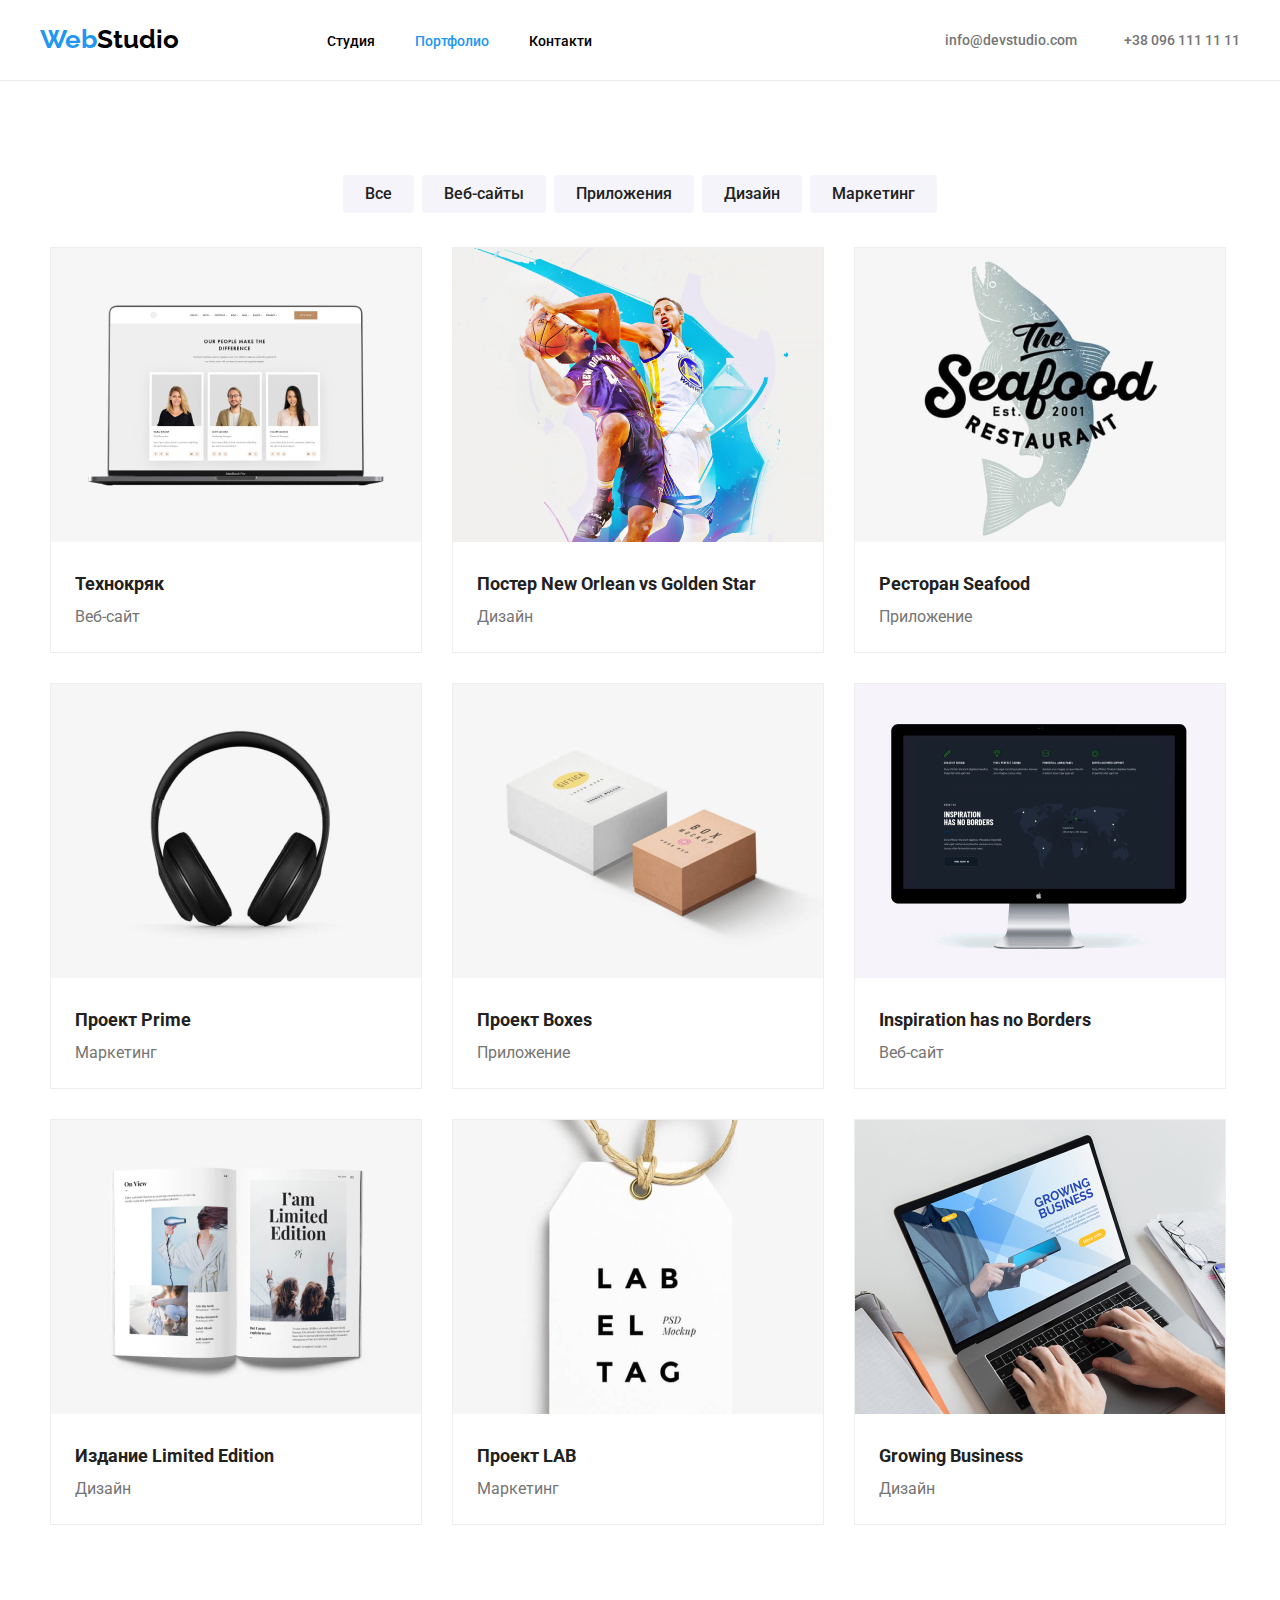
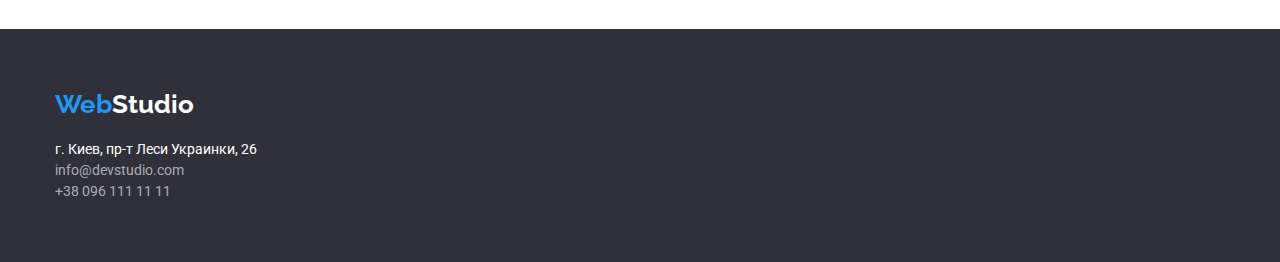
==== commit f041af4e: "tra-la-la" ====
--- a/portfolio.html
+++ b/portfolio.html
@@ -43,13 +43,13 @@
 
         <ul class="contact-nav">
           <li class="contact-items">
-            <a href="tel:0961111111" class="site-nav-contact-header"
-              >+38 096 111 11 11</a
+            <a href="mailto:info@devstudio.com" class="site-nav-contact-header"
+              >info@devstudio.com</a
             >
           </li>
           <li class="contact-items">
-            <a href="mailto:info@devstudio.com" class="site-nav-contact-header"
-              >info@devstudio.com</a
+            <a href="tel:0961111111" class="site-nav-contact-header"
+              >+38 096 111 11 11</a
             >
           </li>
         </ul>
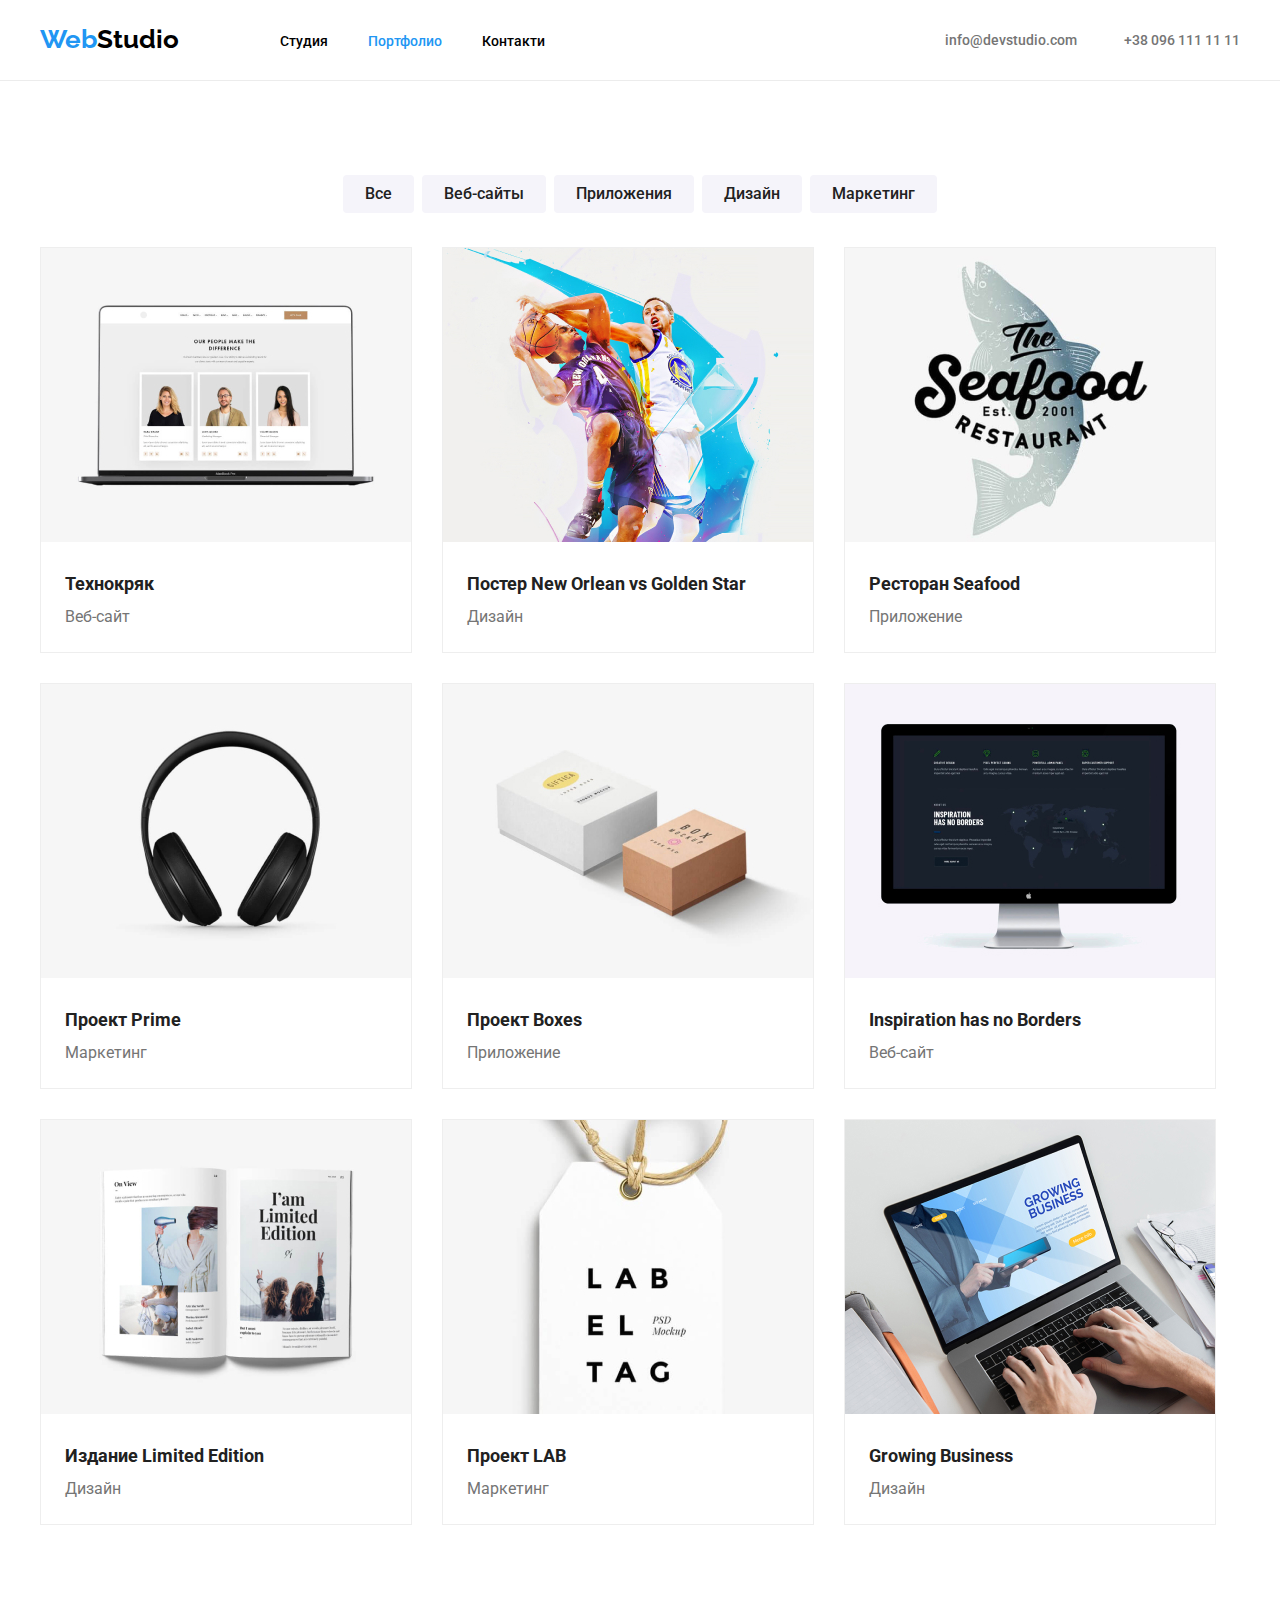
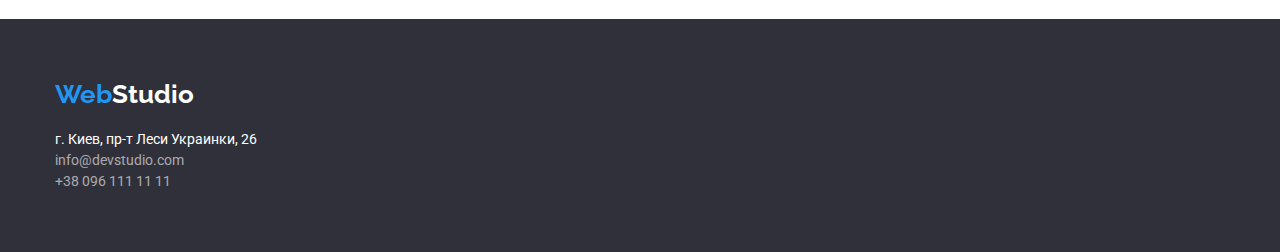
==== commit 3d36c291: "update" ====
--- a/portfolio.html
+++ b/portfolio.html
@@ -55,97 +55,131 @@
         </ul>
       </nav>
     </header>
-    <main class="main-portfolio">
+    <main>
       <!-- menu of types  -->
-
-      <h1 class="visually-hidden">navigation</h1>
-      <!--filters  -->
-
-      <ul class="filters">
-        <li class="spisok-button">
-          <button type="button" class="buttons-head">Все</button>
-        </li>
-        <li class="spisok-button">
-          <button type="button" class="buttons-head">Веб-сайты</button>
-        </li>
-        <li class="spisok-button">
-          <button type="button" class="buttons-head">Приложения</button>
-        </li>
-        <li class="spisok-button">
-          <button type="button" class="buttons-head">Дизайн</button>
-        </li>
-        <li class="spisok-button">
-          <button type="button" class="buttons-head">Маркетинг</button>
-        </li>
-      </ul>
-
-      <!-- <p class="visually-hidden">kind-of-work</p> -->
-
-      <ul class="cards-1">
-        <li class="cardmain">
-          <img src="./img/img.jpg" width="370" alt="Технокряк" />
-          <h2 class="Portfolio-name-card">Технокряк</h2>
-          <p class="type-of-work">Веб-сайт</p>
-        </li>
-        <li class="cardmain">
-          <img src="./img/img-2.jpg" width="370" alt="Фото гри в баскетбол" />
-
-          <h2 class="Portfolio-name-card">Постер New Orlean vs Golden Star</h2>
-          <p class="type-of-work">Дизайн</p>
-        </li>
-        <li class="cardmain">
-          <img
-            src="./img/img-3.jpg"
-            width="370"
-            alt="Емблема ресторану Seafood"
-          />
-          <h2 class="Portfolio-name-card">Ресторан Seafood</h2>
-          <p class="type-of-work">Приложение</p>
-        </li>
-        <li class="cardmain">
-          <img
-            src="./img/img-4.jpg"
-            width="370"
-            alt="Фото великих навушників"
-          />
-          <h2 class="Portfolio-name-card">Проект Prime</h2>
-          <p class="type-of-work">Маркетинг</p>
-        </li>
-        <li class="cardmain">
-          <img src="./img/img-5.jpg" width="370" alt="Фото 2-х коробок" />
-          <h2 class="Portfolio-name-card">Проект Boxes</h2>
-          <p class="type-of-work">Приложение</p>
-        </li>
-        <li class="cardmain">
-          <img src="./img/img-6.jpg" width="370" alt="Фото плоского монітору" />
-          <h2 class="Portfolio-name-card">Inspiration has no Borders</h2>
-          <p class="type-of-work">Веб-сайт</p>
-        </li>
-        <li class="cardmain">
-          <img src="./img/img-10.jpg" width="370" alt="Фото відкритої книги" />
-          <h2 class="Portfolio-name-card">Издание Limited Edition</h2>
-          <p class="type-of-work">Дизайн</p>
-        </li>
-        <li class="cardmain">
-          <img src="./img/img-8.jpg" width="370" alt="Фото бірки" />
-          <h2 class="Portfolio-name-card">Проект LAB</h2>
-          <p class="type-of-work">Маркетинг</p>
-        </li>
-        <li class="cardmain">
-          <img
-            src="./img/img-9.jpg"
-            width="370"
-            alt="Фото роботи на ноутбуці"
-          />
-          <h2 class="Portfolio-name-card">Growing Business</h2>
-          <p class="type-of-work">Дизайн</p>
-        </li>
-      </ul>
+      <section class="main-portfolio">
+        <h1 class="visually-hidden">navigation</h1>
+        <!--filters  -->
+        <div class="container1">
+          <ul class="filters">
+            <li class="spisok-button">
+              <button type="button" class="buttons-head">Все</button>
+            </li>
+            <li class="spisok-button">
+              <button type="button" class="buttons-head">Веб-сайты</button>
+            </li>
+            <li class="spisok-button">
+              <button type="button" class="buttons-head">Приложения</button>
+            </li>
+            <li class="spisok-button">
+              <button type="button" class="buttons-head">Дизайн</button>
+            </li>
+            <li class="spisok-button">
+              <button type="button" class="buttons-head">Маркетинг</button>
+            </li>
+          </ul>
+
+          <!-- <p class="visually-hidden">kind-of-work</p> -->
+
+          <ul class="cards-1">
+            <li class="cardmain">
+              <img src="./img/img.jpg" width="370" alt="Технокряк" />
+              <div class="card-2">
+                <h2 class="Portfolio-name-card">Технокряк</h2>
+                <p class="type-of-work">Веб-сайт</p>
+              </div>
+            </li>
+            <li class="cardmain">
+              <img
+                src="./img/img-2.jpg"
+                width="370"
+                alt="Фото гри в баскетбол"
+              />
+              <div class="card-2">
+                <h2 class="Portfolio-name-card">
+                  Постер New Orlean vs Golden Star
+                </h2>
+                <p class="type-of-work">Дизайн</p>
+              </div>
+            </li>
+            <li class="cardmain">
+              <img
+                src="./img/img-3.jpg"
+                width="370"
+                alt="Емблема ресторану Seafood"
+              />
+              <div class="card-2">
+                <h2 class="Portfolio-name-card">Ресторан Seafood</h2>
+                <p class="type-of-work">Приложение</p>
+              </div>
+            </li>
+            <li class="cardmain">
+              <img
+                src="./img/img-4.jpg"
+                width="370"
+                alt="Фото великих навушників"
+              />
+              <div class="card-2">
+                <h2 class="Portfolio-name-card">Проект Prime</h2>
+                <p class="type-of-work">Маркетинг</p>
+              </div>
+            </li>
+            <li class="cardmain">
+              <img src="./img/img-5.jpg" width="370" alt="Фото 2-х коробок" />
+              <div class="card-2">
+                <h2 class="Portfolio-name-card">Проект Boxes</h2>
+                <p class="type-of-work">Приложение</p>
+              </div>
+            </li>
+            <li class="cardmain">
+              <img
+                src="./img/img-6.jpg"
+                width="370"
+                alt="Фото плоского монітору"
+              />
+              <div class="card-2">
+                <h2 class="Portfolio-name-card">Inspiration has no Borders</h2>
+                <p class="type-of-work">Веб-сайт</p>
+              </div>
+            </li>
+            <li class="cardmain">
+              <img
+                src="./img/img-10.jpg"
+                width="370"
+                alt="Фото відкритої книги"
+              />
+              <div class="card-2">
+                <h2 class="Portfolio-name-card">Издание Limited Edition</h2>
+                <p class="type-of-work">Дизайн</p>
+              </div>
+            </li>
+            <li class="cardmain">
+              <img src="./img/img-8.jpg" width="370" alt="Фото бірки" />
+              <div class="card-2">
+                <h2 class="Portfolio-name-card">Проект LAB</h2>
+                <p class="type-of-work">Маркетинг</p>
+              </div>
+            </li>
+            <li class="cardmain">
+              <img
+                src="./img/img-9.jpg"
+                width="370"
+                alt="Фото роботи на ноутбуці"
+              />
+              <div class="card-2">
+                <h2 class="Portfolio-name-card">Growing Business</h2>
+                <p class="type-of-work">Дизайн</p>
+              </div>
+            </li>
+          </ul>
+        </div>
+      </section>
     </main>
     <!-- F  O  O  T  E  R  -->
     <!-- F  O  O  T  E  R  -->
-    <div class="foot">
-      <footer class="footer container">
+
+    <footer class="footer">
+      <div class="container">
         <!-- <a href="" class="logo_end">Web<span>Studio</span></a> -->
         <address>
           <a href="./index.html" class="logo_end">Web<span>Studio</span></a>
@@ -173,7 +207,7 @@
             </li>
           </ul>
         </address>
-      </footer>
-    </div>
+      </div>
+    </footer>
   </body>
 </html>
--- a/css/style.css
+++ b/css/style.css
@@ -66,9 +66,17 @@
   width: 1170px;
   margin-left: auto;
   margin-right: auto;
+}
+.section {
   padding-top: 94px;
-}
-
+  padding-bottom: 94px;
+}
+.container1 {
+  width: 1200px;
+  padding-left: 15px;
+  padding-right: 15px;
+  margin: 0 auto;
+}
 /* H E A D E R */
 .page-header-container {
   border-bottom: Solid 1px #ececec;
@@ -81,7 +89,6 @@
 }
 .site-nav1 {
   display: flex;
-  padding-left: 94px;
 }
 
 .site-nav.current {
@@ -183,7 +190,6 @@
 }
 /* загальний клас для розміщення переваг */
 .team {
-  padding-bottom: 94px;
   background-color: #f5f4fa;
 }
 .perevaga {
@@ -365,6 +371,7 @@
   font-weight: 500;
   font-size: 14px;
   line-height: 100%;
+  padding: 32px 0px;
 }
 
 .site-nav:hover,
@@ -416,15 +423,15 @@
 }
 .Portfolio-name-card {
   font-family: "Roboto";
-  margin-top: 20px;
   color: var(--h2-h3-text-color);
   font-weight: 700;
   font-size: 18px;
   font-style: normal;
   line-height: 36px;
   text-align: left;
-  margin-left: 24px;
-  margin-right: 24px;
+
+  /* margin-left: 24px;
+  margin-right: 24px; */
 }
 
 /* опис постерів */
@@ -434,11 +441,16 @@
   font-size: 16px;
   line-height: 187.5%;
   text-align: left;
-  margin-left: 24px;
+  /* margin-left: 24px;
   margin-right: 24px;
-  margin-bottom: 20px;
-}
-
+  margin-bottom: 20px; */
+}
+.card-2 {
+  padding-top: 20px;
+  padding-left: 24px;
+  padding-bottom: 20px;
+  padding-right: 24px;
+}
 /* footer */
 .logo_end {
   display: flex;
@@ -447,7 +459,7 @@
   color: var(--logo-color);
   font-weight: bold;
   font-size: 26px;
-  font-family: "Raleway", "Sans serif";
+  font-family: "Raleway", "sans-serif";
   /* line-height: 2.2475%; */
 }
 .logo_end > span {
@@ -460,6 +472,7 @@
   background-color: var(--back-ground-color);
 } */
 .footer {
+  background-color: var(--back-ground-color);
   padding-top: 60px;
   padding-bottom: 60px;
   align-items: center;
@@ -467,7 +480,6 @@
   max-width: 1600px;
 }
 .foot {
-  background-color: var(--back-ground-color);
 }
 .logo-foot {
   color: var(--logo-color);
@@ -504,11 +516,7 @@
 /* розміщення контейнера main */
 .main-portfolio {
   padding-top: 94px;
-  padding-bottom: 94px;
-  margin-left: auto;
-  margin-right: auto;
-  height: 1360px;
-  width: 1180px;
+  /* padding-bottom: 94px; */
 }
 /* клас розміщення фільтрів сторінки */
 .filters {
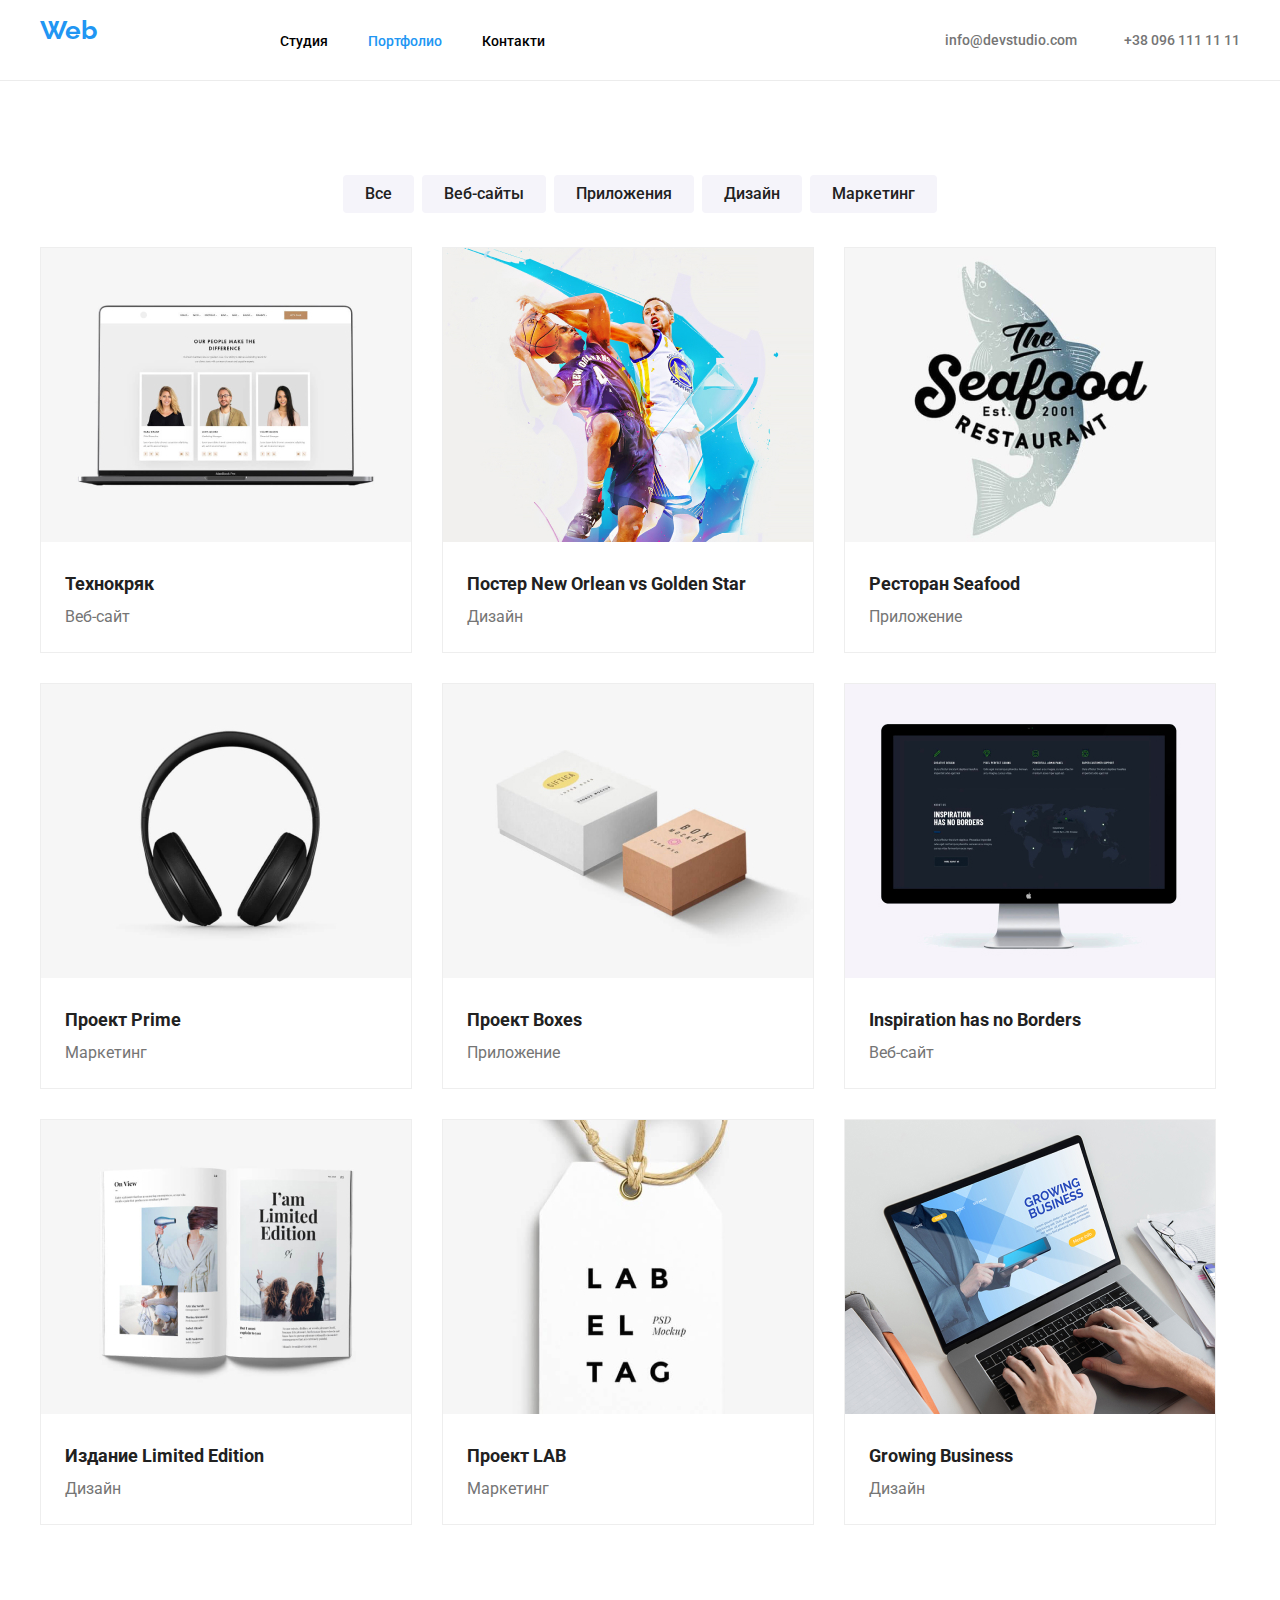
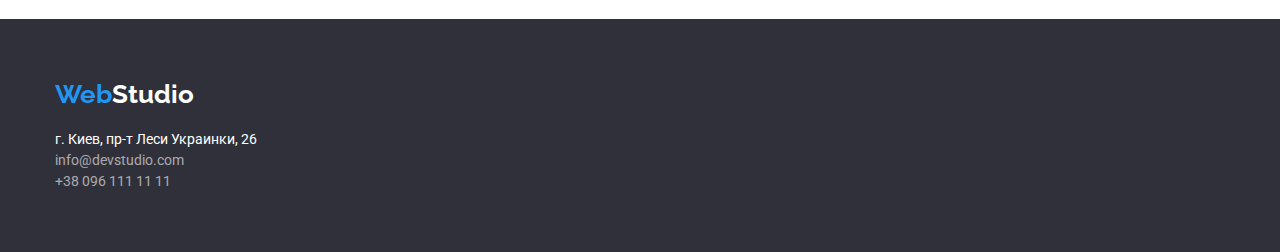
==== commit ad2562e3: "Update portfolio.html" ====
--- a/portfolio.html
+++ b/portfolio.html
@@ -28,7 +28,7 @@
   <body>
     <header class="page-header-container">
       <nav class="page-nav">
-        <a href="" class="logo">Web<span>Studio</span></a>
+        <a href="./index.html" class="logo_end">Web<span>Studio</span></a>
         <ul class="site-nav1">
           <li class="menu-item">
             <a href="./index.html" class="site-nav">Студия</a>
--- a/css/style.css
+++ b/css/style.css
@@ -385,7 +385,7 @@
   font-size: 14px;
   line-height: 102.5625%;
   display: flex;
-  /* padding: 30px; */
+  padding: 32px 0px; */
   align-items: center;
 }
 .site-nav-contact-header:hover,
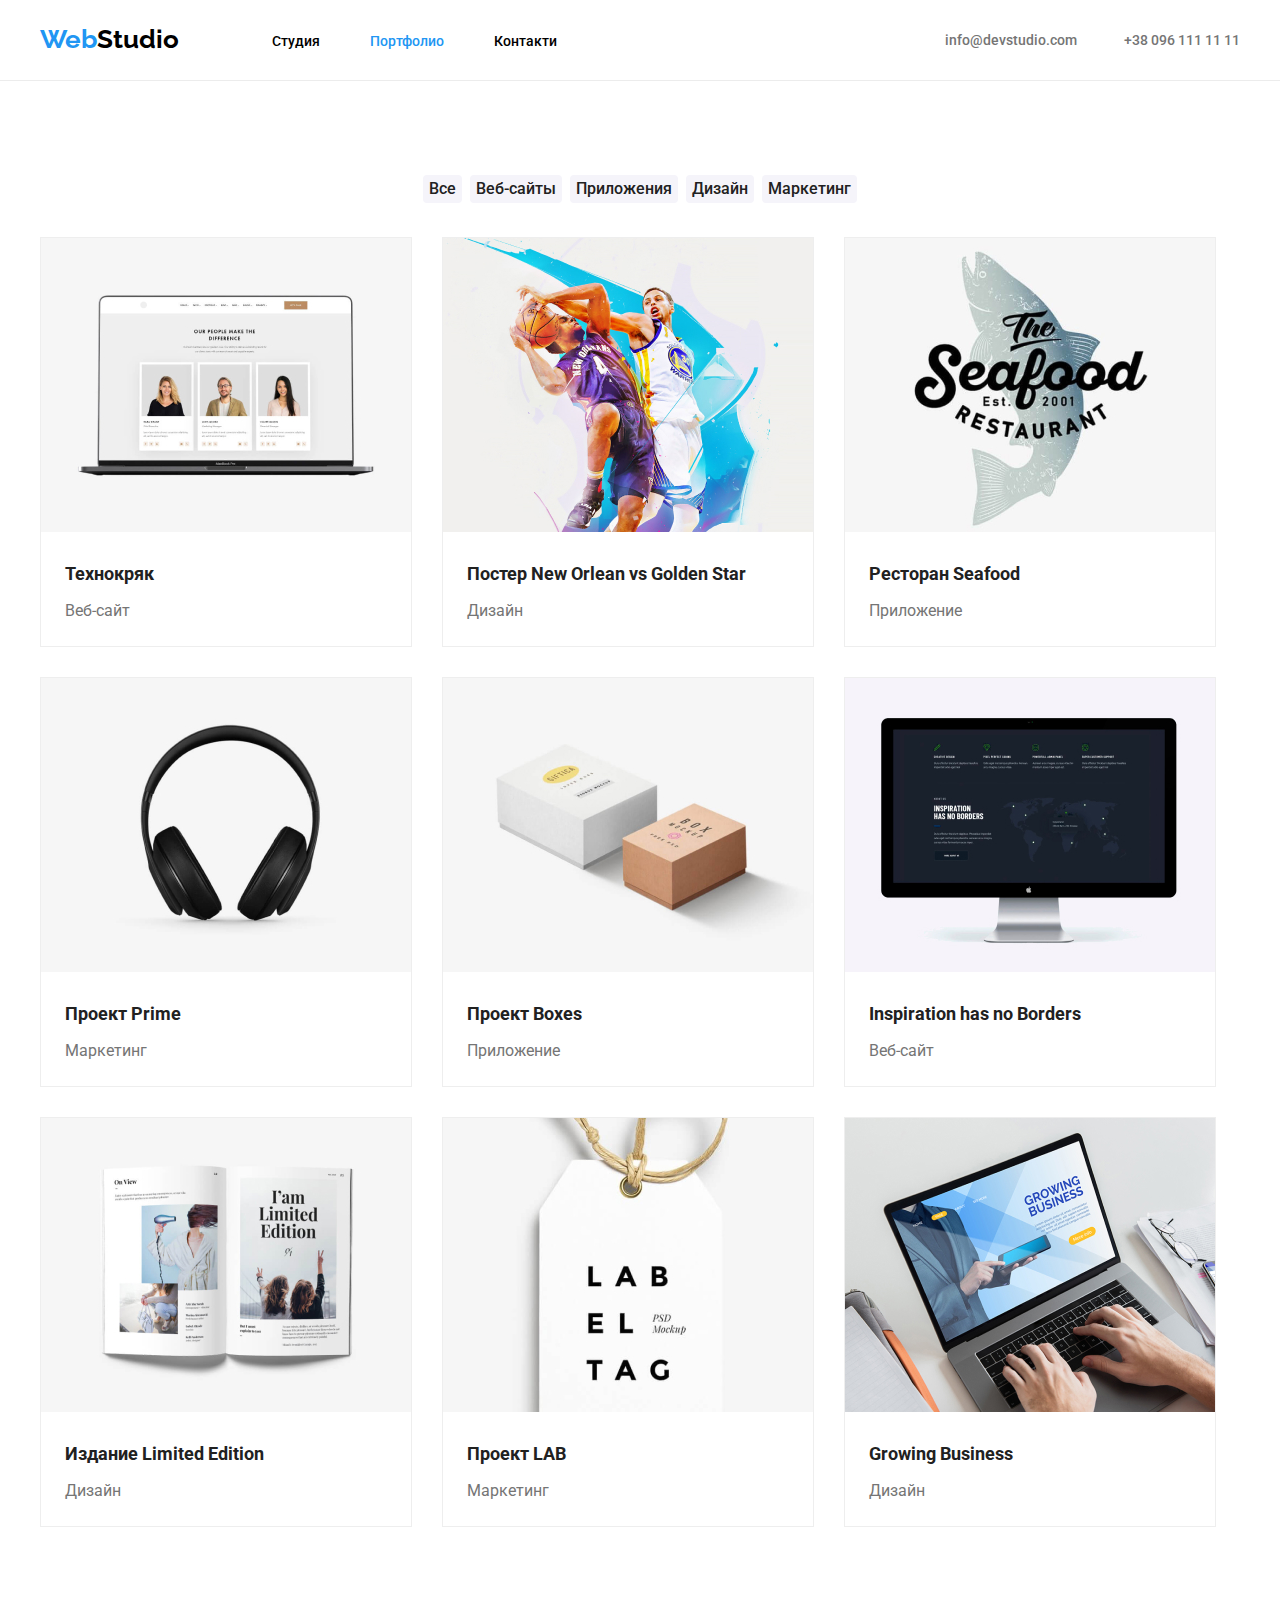
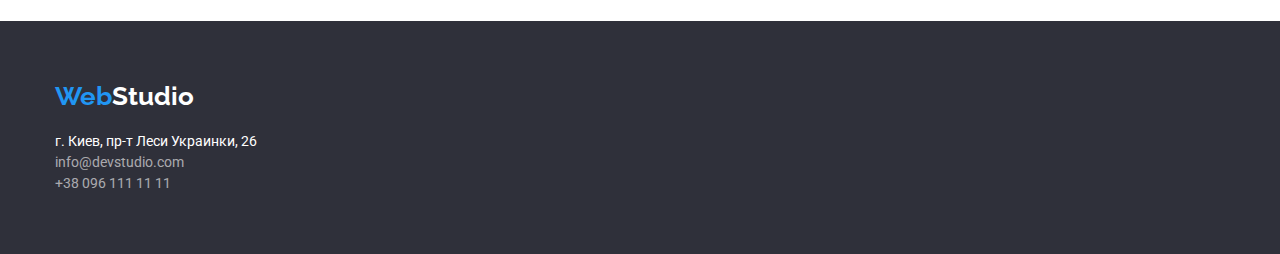
==== commit 5c982496: "change_again" ====
--- a/portfolio.html
+++ b/portfolio.html
@@ -28,19 +28,17 @@
   <body>
     <header class="page-header-container">
       <nav class="page-nav">
-        <a href="./index.html" class="logo_end">Web<span>Studio</span></a>
+        <a href="" class="logo">Web<span>Studio</span></a>
         <ul class="site-nav1">
-          <li class="menu-item">
+          <li>
             <a href="./index.html" class="site-nav">Студия</a>
           </li>
-          <li class="menu-item">
+          <li>
             <a href="./portfolio.html" class="site-nav current">Портфолио</a>
           </li>
-          <li class="menu-item">
-            <a href="" class="site-nav">Контакти</a>
-          </li>
+          <!-- <li class="menu-item"> -->
+          <li><a href="" class="site-nav">Контакти</a></li>
         </ul>
-
         <ul class="contact-nav">
           <li class="contact-items">
             <a href="mailto:info@devstudio.com" class="site-nav-contact-header"
--- a/css/style.css
+++ b/css/style.css
@@ -103,7 +103,7 @@
   display: flex;
   align-items: center;
   width: 1200px;
-  justify-content: space-between;
+  /* justify-content: space-between; */
 
   margin-left: auto;
   margin-right: auto;
@@ -113,8 +113,9 @@
 
 /* класс контакти хедера */
 .contact-nav {
-  display: flex;
-  padding-left: 300px;
+  margin-left: auto;
+  display: flex;
+  /* padding-left: 300px; */
 }
 .contact-items:not(:last-child) {
   padding-right: 47px;
@@ -199,9 +200,9 @@
   height: 101px;
 }
 /* розсунення елементів навігації */
-.menu-item-1:not(:last-child) {
+/* .menu-item-1:not(:last-child) {
   padding-right: 30px;
-}
+} */
 
 .h3main-page {
   color: var(--h2-h3-text-color);
@@ -241,7 +242,7 @@
 }
 .what_we_doing {
   display: flex;
-  justify-content: space-between;
+  gap: 30px;
   /* margin-bottom: 94px; */
   /* margin-top: 50px;
   margin-left: 30px; */
@@ -316,12 +317,12 @@
 }
 /* чим замається */
 .opisposter {
-  margin-top: 20px;
-  justify-content: center;
-  font-style: normal;
+  margin-top: 16  px;
+  /* justify-content: center;
+  font-style: normal; */
   font-weight: 400;
   font-size: 14px;
-  line-height: 1.1875%;
+  line-height: 1.18;
   letter-spacing: 0.03em;
   color: var(--color-link);
 }
@@ -357,6 +358,7 @@
   font-size: 26px;
   font-family: "Raleway";
   line-height: 190.75%;
+  margin-right: 43px;
 }
 .logo > span {
   color: var(--primary-text-color);
@@ -372,6 +374,7 @@
   font-size: 14px;
   line-height: 100%;
   padding: 32px 0px;
+  margin-left: 50px;
 }
 
 .site-nav:hover,
@@ -392,12 +395,14 @@
 .site-nav-contact-header:focus {
   color: var(--logo-color);
 }
-button {
+.button {
   padding-left: 22px;
   padding-right: 22px;
   padding-top: 6px;
   padding-bottom: 6px;
 }
+.pading-boton-0
+{padding-bottom: 0px;}
 /* кнопки керування постерами */
 .buttons-head {
   color: var(--h2-h3-text-color);
@@ -429,6 +434,7 @@
   font-style: normal;
   line-height: 36px;
   text-align: left;
+  margin-bottom: 4px;
 
   /* margin-left: 24px;
   margin-right: 24px; */
@@ -516,7 +522,7 @@
 /* розміщення контейнера main */
 .main-portfolio {
   padding-top: 94px;
-  /* padding-bottom: 94px; */
+  padding-bottom: 94px;
 }
 /* клас розміщення фільтрів сторінки */
 .filters {
@@ -537,7 +543,7 @@
   display: flex;
   flex-wrap: wrap;
   gap: 30px;
-  margin-bottom: 94px;
+  /* margin-bottom: 94px; */
 }
 .card {
   background-color: #ffffff;
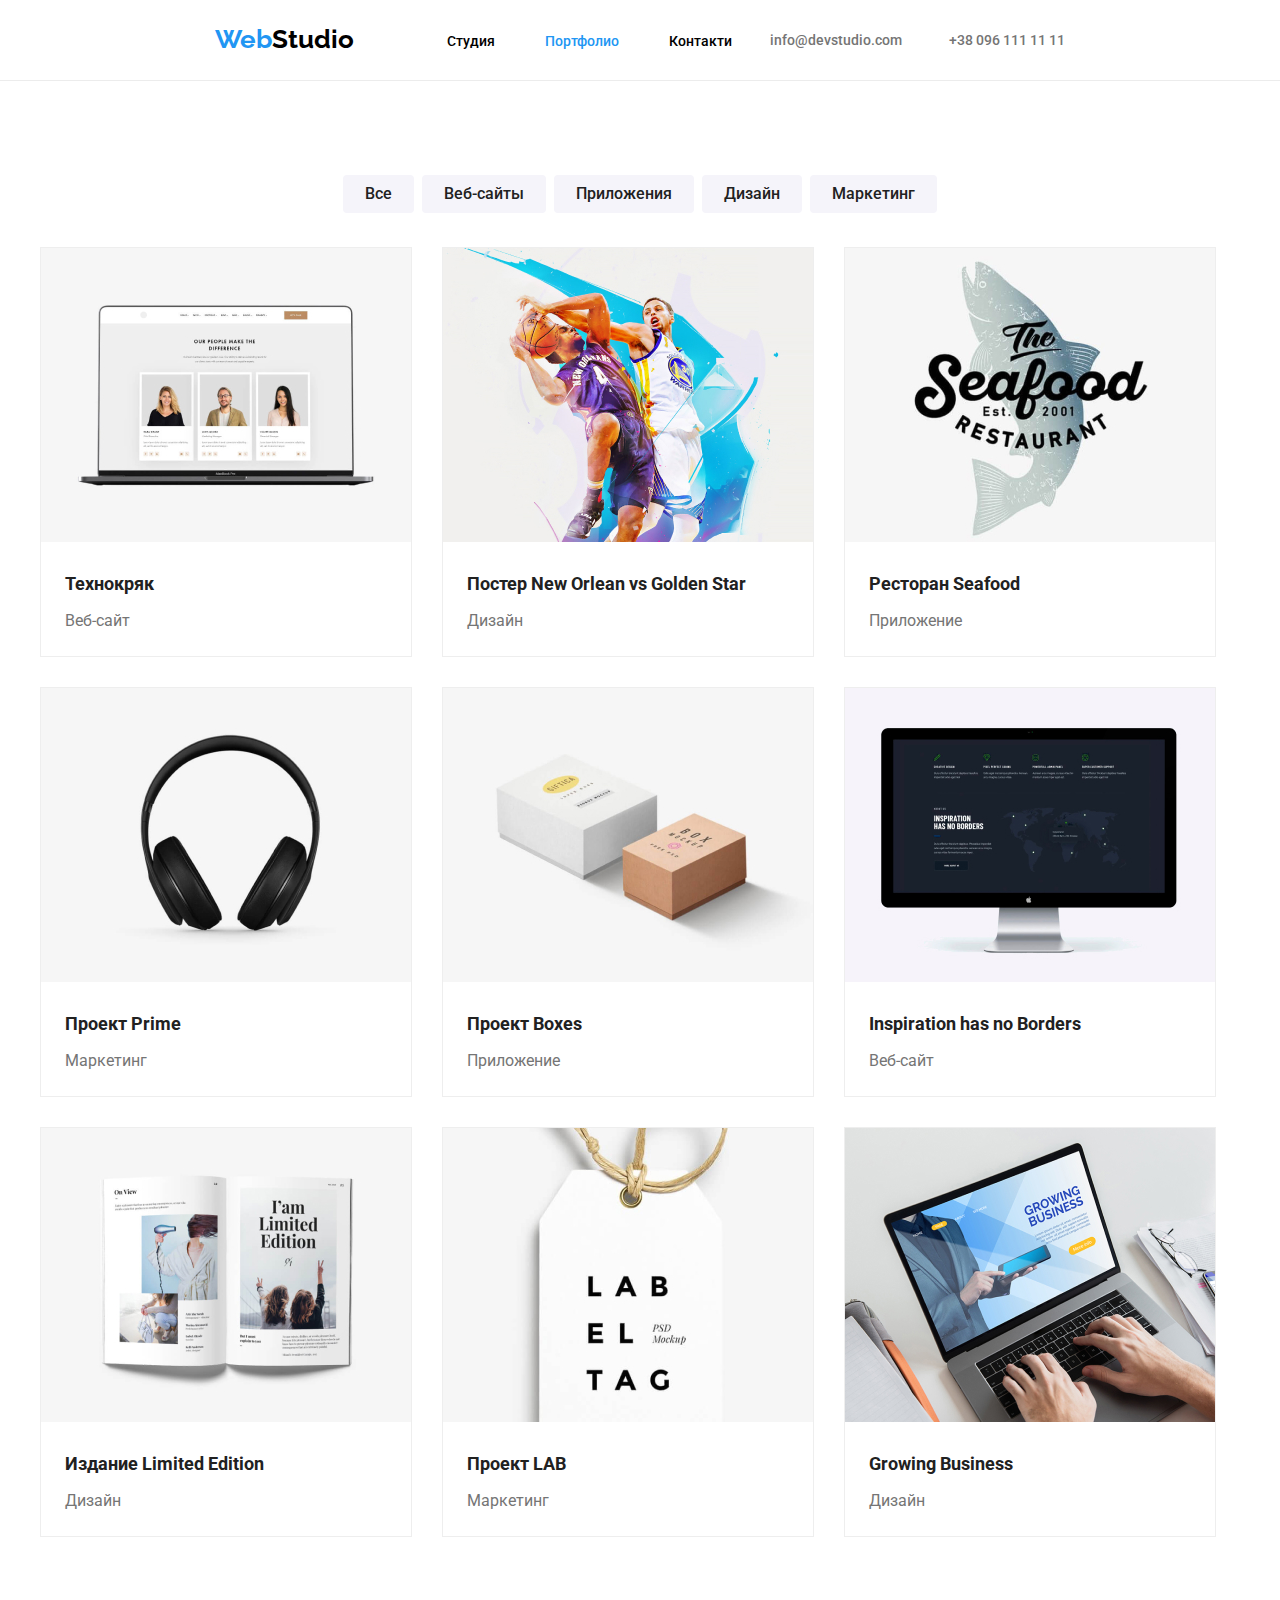
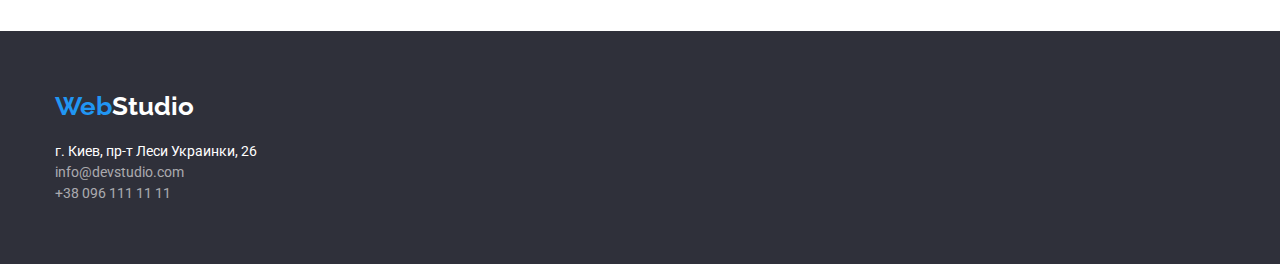
==== commit 1a68787a: "final" ====
--- a/portfolio.html
+++ b/portfolio.html
@@ -26,32 +26,38 @@
 
   <!-- head of page-->
   <body>
-    <header class="page-header-container">
-      <nav class="page-nav">
-        <a href="" class="logo">Web<span>Studio</span></a>
-        <ul class="site-nav1">
-          <li>
-            <a href="./index.html" class="site-nav">Студия</a>
-          </li>
-          <li>
-            <a href="./portfolio.html" class="site-nav current">Портфолио</a>
-          </li>
-          <!-- <li class="menu-item"> -->
-          <li><a href="" class="site-nav">Контакти</a></li>
-        </ul>
-        <ul class="contact-nav">
-          <li class="contact-items">
-            <a href="mailto:info@devstudio.com" class="site-nav-contact-header"
-              >info@devstudio.com</a
-            >
-          </li>
-          <li class="contact-items">
-            <a href="tel:0961111111" class="site-nav-contact-header"
-              >+38 096 111 11 11</a
-            >
-          </li>
-        </ul>
-      </nav>
+    <header>
+      <div class="page-header-container">
+        <nav class="page-nav">
+          <a href="" class="logo">Web<span>Studio</span></a>
+          <ul class="site-nav1">
+            <li>
+              <a href="./index.html" class="site-nav">Студия</a>
+            </li>
+            <li>
+              <a href="./portfolio.html" class="site-nav current">Портфолио</a>
+            </li>
+            <!-- <li class="menu-item"> -->
+            <li><a href="" class="site-nav">Контакти</a></li>
+          </ul>
+        </nav>
+        <div class="page-nav">
+          <ul class="contact-nav">
+            <li class="contact-items">
+              <a
+                href="mailto:info@devstudio.com"
+                class="site-nav-contact-header"
+                >info@devstudio.com</a
+              >
+            </li>
+            <li class="contact-items">
+              <a href="tel:0961111111" class="site-nav-contact-header"
+                >+38 096 111 11 11</a
+              >
+            </li>
+          </ul>
+        </div>
+      </div>
     </header>
     <main>
       <!-- menu of types  -->
--- a/css/style.css
+++ b/css/style.css
@@ -82,7 +82,8 @@
   border-bottom: Solid 1px #ececec;
   height: 80px;
   max-width: 1600px;
-
+  padding-left: 215px;
+  padding-right: 215px; 
   display: flex;
   align-items: center;
   justify-content: space-between;
@@ -96,9 +97,9 @@
 }
 /* розсунення елементів навігації */
 
-.menu-item:not(:last-child) {
+/* menu-item:not(:last-child) {
   margin-right: 40px;
-}
+} */
 .page-nav {
   display: flex;
   align-items: center;
@@ -185,7 +186,8 @@
 
 .all-perevagi {
   display: flex;
-  justify-content: space-between;
+  gap: 30px;
+  /* justify-content: space-between; */
   /* padding-top: 94px;
   padding-bottom: 94px; */
 }
@@ -312,6 +314,7 @@
   font-weight: 500;
   font-size: 16px;
   line-height: 19px;
+  margin-bottom: 10px;
   letter-spacing: 0.03em;
   color: var(--h2-h3-text-color);
 }
@@ -321,7 +324,7 @@
   /* justify-content: center;
   font-style: normal; */
   font-weight: 400;
-  font-size: 14px;
+  font-size: 16px;
   line-height: 1.18;
   letter-spacing: 0.03em;
   color: var(--color-link);
@@ -415,6 +418,7 @@
   border: #ffffff;
   border-radius: 4px;
   background-color: #f5f4fa;
+  padding: 6px 22px;
 }
 .buttons-head:hover,
 .buttons-head:focus {
